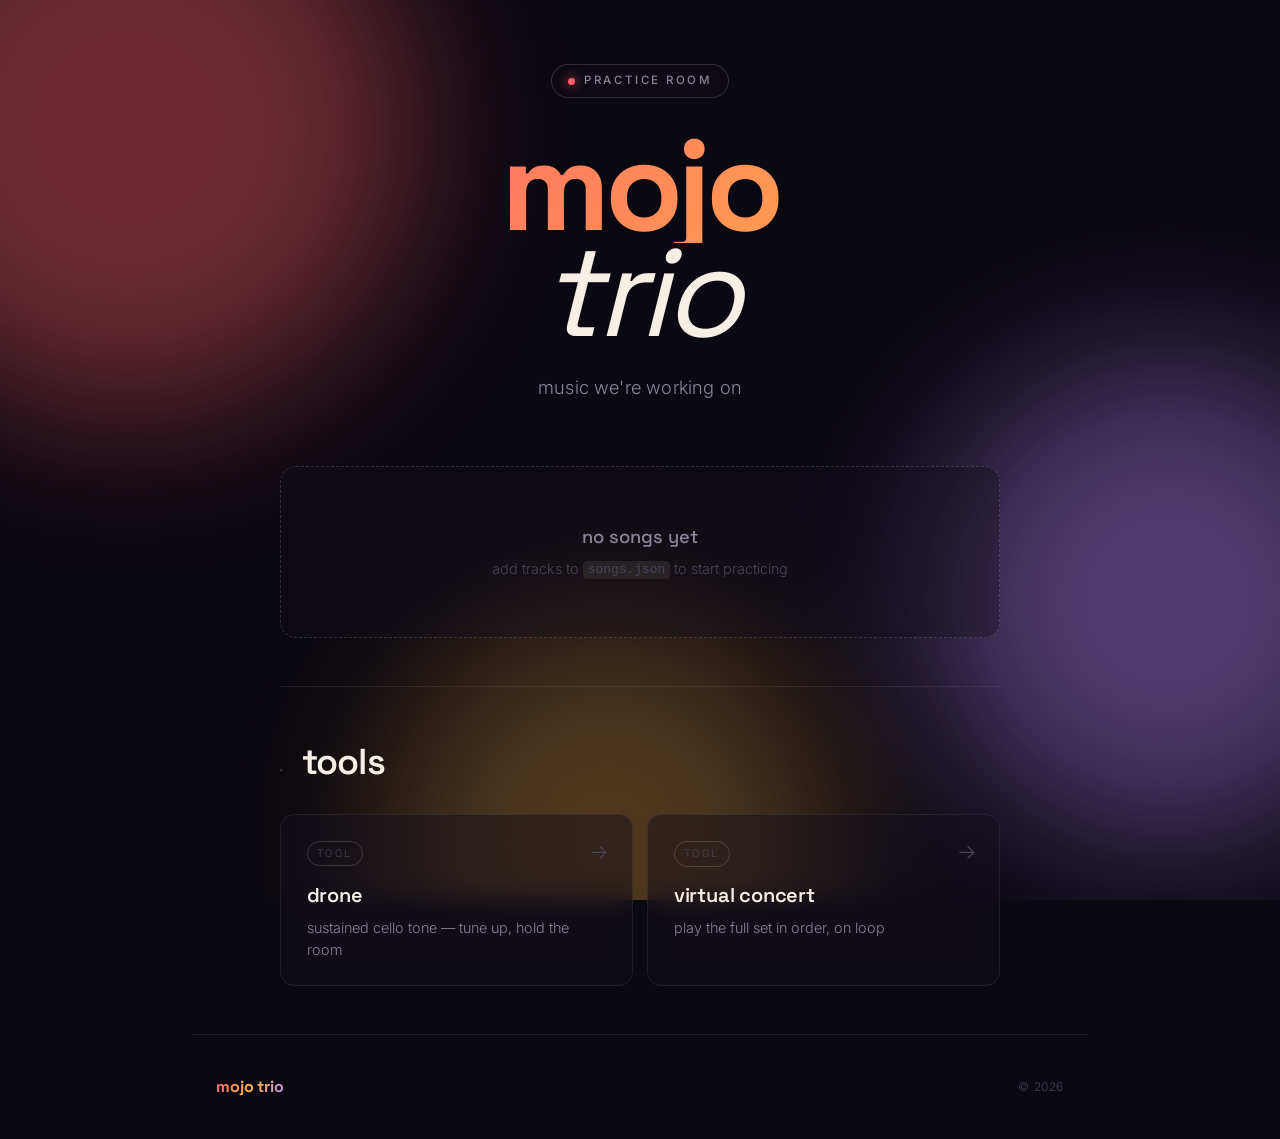
==== index.html @ 17304a1a "Restore practice functionality (song loops + virtual concert) Earlier commit stripped the practice f" ====
<!DOCTYPE html>
<html lang="en">
<head>
  <meta charset="UTF-8">
  <meta name="viewport" content="width=device-width, initial-scale=1.0">
  <title>mojo trio · practice</title>
  <link rel="preconnect" href="https://fonts.googleapis.com">
  <link rel="preconnect" href="https://fonts.gstatic.com" crossorigin>
  <link href="https://fonts.googleapis.com/css2?family=Space+Grotesk:wght@400;500;600;700&family=Inter:wght@300;400;500&display=swap" rel="stylesheet">
  <link rel="stylesheet" href="index.css">
</head>
<body>
  <div class="bg-orbs">
    <div class="orb orb-1"></div>
    <div class="orb orb-2"></div>
    <div class="orb orb-3"></div>
  </div>

  <header class="hero hero-compact">
    <div class="eyebrow">
      <span class="dot"></span>
      <span>practice room</span>
    </div>
    <h1 class="wordmark">
      <span class="word word-1">mojo</span>
      <span class="word word-2">trio</span>
    </h1>
    <p class="tagline">music we're working on</p>
  </header>

  <main class="practice">
    <section class="section section-flush">
      <div id="concerts"></div>
    </section>

    <section class="section">
      <div class="section-head">
        <span class="section-num">·</span>
        <h2 class="section-title">tools</h2>
      </div>
      <div class="card-grid card-grid-tools">
        <a href="drone.html" class="card card-tool">
          <span class="card-tag">tool</span>
          <h3 class="card-title">drone</h3>
          <p class="card-meta">sustained cello tone — tune up, hold the room</p>
          <span class="card-arrow" aria-hidden="true">→</span>
        </a>
        <a href="concert.html" class="card card-tool">
          <span class="card-tag">tool</span>
          <h3 class="card-title">virtual concert</h3>
          <p class="card-meta">play the full set in order, on loop</p>
          <span class="card-arrow" aria-hidden="true">→</span>
        </a>
      </div>
    </section>
  </main>

  <footer>
    <div class="footer-mark">mojo trio</div>
    <div class="footer-meta">© <span id="year"></span></div>
  </footer>

  <script>
    document.getElementById('year').textContent = new Date().getFullYear();
  </script>

  <script>
    fetch('songs.json')
      .then(r => {
        if (!r.ok) throw new Error(r.status);
        return r.json();
      })
      .then(data => {
        const container = document.getElementById('concerts');
        const concertMeta = data.concerts || {};
        const entries = Object.entries(data.songs || {});

        if (entries.length === 0) {
          const empty = document.createElement('div');
          empty.className = 'empty-state';
          empty.innerHTML = '<p class="empty-title">no songs yet</p>'
            + '<p class="empty-sub">add tracks to <code>songs.json</code> to start practicing</p>';
          container.appendChild(empty);
          return;
        }

        // Group by concert
        const concerts = {};
        entries.forEach(([slug, song]) => {
          const concert = song.concert || 'uncategorized';
          if (!concerts[concert]) concerts[concert] = [];
          concerts[concert].push([slug, song]);
        });

        let delay = 0.1;
        for (const [concert, songs] of Object.entries(concerts)) {
          const section = document.createElement('div');
          section.className = 'concert';
          section.style.animationDelay = delay + 's';
          delay += 0.1;

          const header = document.createElement('div');
          header.className = 'concert-header';

          const meta = concertMeta[concert];
          const h2 = document.createElement('h2');
          h2.className = 'concert-name';
          h2.textContent = meta ? meta.name : concert;
          header.appendChild(h2);

          if (meta && meta.date) {
            const dateSpan = document.createElement('span');
            dateSpan.className = 'concert-date';
            dateSpan.textContent = meta.date;
            header.appendChild(dateSpan);
          }

          section.appendChild(header);

          const ul = document.createElement('ul');
          ul.className = 'song-list';
          songs.sort((a, b) => (a[1].order || 99) - (b[1].order || 99));
          songs.forEach(([slug, song]) => {
            const li = document.createElement('li');
            const a = document.createElement('a');
            a.href = 'song.html?s=' + encodeURIComponent(slug);
            a.className = 'song-link';

            // Split artist and title on em dash if present
            const parts = song.title.split(' — ');
            if (parts.length === 2) {
              const artistSpan = document.createElement('span');
              artistSpan.className = 'song-artist';
              artistSpan.textContent = parts[0];
              const titleSpan = document.createElement('span');
              titleSpan.className = 'song-title';
              titleSpan.textContent = parts[1];
              a.appendChild(artistSpan);
              a.appendChild(titleSpan);
            } else {
              const titleSpan = document.createElement('span');
              titleSpan.className = 'song-title';
              titleSpan.textContent = song.title;
              a.appendChild(titleSpan);
            }

            const arrow = document.createElement('span');
            arrow.className = 'song-arrow';
            arrow.setAttribute('aria-hidden', 'true');
            arrow.textContent = '→';
            a.appendChild(arrow);

            li.appendChild(a);
            ul.appendChild(li);
          });

          section.appendChild(ul);
          container.appendChild(section);
        }
      })
      .catch(() => {
        const container = document.getElementById('concerts');
        const empty = document.createElement('div');
        empty.className = 'empty-state';
        empty.innerHTML = '<p class="empty-title">failed to load songs</p>';
        container.appendChild(empty);
      });
  </script>
</body>
</html>
---- index.css ----
/* ─────────────────────────────────────────────
   mojo trio — practice site
   ───────────────────────────────────────────── */

:root {
  --bg: #0a0810;
  --bg-soft: #14101c;
  --ink: #f5efe6;
  --ink-mute: #8b8597;
  --ink-faint: #4a4458;
  --line: rgba(245, 239, 230, 0.08);
  --line-strong: rgba(245, 239, 230, 0.16);

  --coral: #ff5e6a;
  --mango: #ffb547;
  --lavender: #b88bff;
  --cyan: #5ee9d3;

  --grad-warm: linear-gradient(120deg, var(--coral) 0%, var(--mango) 50%, var(--lavender) 100%);
  --grad-cool: linear-gradient(135deg, var(--lavender), var(--cyan));

  --font-display: "Space Grotesk", "Inter", system-ui, sans-serif;
  --font-body: "Inter", system-ui, -apple-system, sans-serif;
}

*, *::before, *::after { box-sizing: border-box; }

html { scroll-behavior: smooth; }

body {
  margin: 0;
  background: var(--bg);
  color: var(--ink);
  font-family: var(--font-body);
  font-weight: 300;
  line-height: 1.55;
  -webkit-font-smoothing: antialiased;
  -moz-osx-font-smoothing: grayscale;
  overflow-x: hidden;
  position: relative;
  min-height: 100vh;
}

code {
  font-family: "SF Mono", Menlo, Consolas, monospace;
  font-size: 0.9em;
  background: rgba(245, 239, 230, 0.08);
  padding: 0.1em 0.35em;
  border-radius: 0.3em;
}

/* ── background orbs ── */
.bg-orbs {
  position: fixed;
  inset: 0;
  z-index: -1;
  overflow: hidden;
  pointer-events: none;
}

.orb {
  position: absolute;
  border-radius: 50%;
  filter: blur(80px);
  opacity: 0.4;
  animation: drift 22s ease-in-out infinite;
}

.orb-1 {
  width: 36rem; height: 36rem;
  background: var(--coral);
  top: -10rem; left: -10rem;
}

.orb-2 {
  width: 30rem; height: 30rem;
  background: var(--lavender);
  top: 40%; right: -8rem;
  animation-delay: -7s;
}

.orb-3 {
  width: 28rem; height: 28rem;
  background: var(--mango);
  bottom: -10rem; left: 30%;
  animation-delay: -14s;
  opacity: 0.28;
}

@keyframes drift {
  0%, 100% { transform: translate(0, 0) scale(1); }
  33%      { transform: translate(4rem, -3rem) scale(1.08); }
  66%      { transform: translate(-3rem, 4rem) scale(0.95); }
}

/* ── hero ── */
.hero {
  padding: 5rem 1.5rem 4rem;
  max-width: 56rem;
  margin: 0 auto;
  text-align: center;
}

.hero-compact { padding: 4rem 1.5rem 2.5rem; }

.eyebrow {
  display: inline-flex;
  align-items: center;
  gap: 0.6rem;
  font-family: var(--font-body);
  font-size: 0.72rem;
  font-weight: 500;
  text-transform: uppercase;
  letter-spacing: 0.22em;
  color: var(--ink-mute);
  padding: 0.45rem 0.95rem;
  border: 1px solid var(--line-strong);
  border-radius: 999px;
  margin-bottom: 2rem;
  backdrop-filter: blur(8px);
  background: rgba(20, 16, 28, 0.4);
}

.dot {
  width: 0.45rem; height: 0.45rem;
  border-radius: 50%;
  background: var(--coral);
  box-shadow: 0 0 12px var(--coral);
  animation: pulseDot 2s ease-in-out infinite;
}

@keyframes pulseDot {
  0%, 100% { opacity: 1; transform: scale(1); }
  50%      { opacity: 0.5; transform: scale(0.85); }
}

.wordmark {
  font-family: var(--font-display);
  font-weight: 700;
  font-size: clamp(3.5rem, 12vw, 8rem);
  line-height: 0.88;
  letter-spacing: -0.04em;
  margin: 0;
  text-transform: lowercase;
}

.word { display: block; }

.word-1 {
  background: var(--grad-warm);
  -webkit-background-clip: text;
  background-clip: text;
  color: transparent;
  animation: gradientShift 8s ease-in-out infinite;
  background-size: 200% 200%;
}

.word-2 {
  color: var(--ink);
  font-style: italic;
  font-weight: 400;
  margin-top: -0.05em;
}

@keyframes gradientShift {
  0%, 100% { background-position: 0% 50%; }
  50%      { background-position: 100% 50%; }
}

.tagline {
  font-size: clamp(0.95rem, 2vw, 1.15rem);
  color: var(--ink-mute);
  margin: 1.5rem auto 0;
  max-width: 32rem;
  letter-spacing: 0.01em;
}

/* ── main / sections ── */
main {
  max-width: 56rem;
  margin: 0 auto;
  padding: 0 1.5rem;
}

.practice { max-width: 48rem; }

.section {
  padding: 3rem 0;
  border-top: 1px solid var(--line);
}

.section-flush { border-top: none; padding-top: 1.5rem; }

.section-head {
  display: flex;
  align-items: baseline;
  gap: 1rem;
  margin-bottom: 1.5rem;
}

.section-num {
  font-family: var(--font-display);
  font-size: 0.8rem;
  font-weight: 500;
  letter-spacing: 0.2em;
  color: var(--ink-faint);
}

.section-title {
  font-family: var(--font-display);
  font-weight: 600;
  font-size: clamp(1.5rem, 3.5vw, 2.25rem);
  margin: 0;
  letter-spacing: -0.02em;
  text-transform: lowercase;
}

/* ── concert / song listing ── */
.concert {
  margin-bottom: 2.5rem;
  opacity: 0;
  animation: fadeUp 0.7s ease forwards;
}

@keyframes fadeUp {
  from { opacity: 0; transform: translateY(0.5rem); }
  to   { opacity: 1; transform: translateY(0); }
}

.concert-header {
  display: flex;
  align-items: baseline;
  justify-content: space-between;
  gap: 1rem;
  margin-bottom: 1rem;
  padding-bottom: 0.85rem;
  border-bottom: 1px solid var(--line);
}

.concert-name {
  font-family: var(--font-display);
  font-weight: 600;
  font-size: 1.3rem;
  letter-spacing: -0.01em;
  text-transform: lowercase;
  margin: 0;
  background: var(--grad-warm);
  -webkit-background-clip: text;
  background-clip: text;
  color: transparent;
}

.concert-date {
  font-family: var(--font-display);
  font-size: 0.75rem;
  text-transform: uppercase;
  letter-spacing: 0.2em;
  color: var(--ink-faint);
  white-space: nowrap;
}

.song-list {
  list-style: none;
  padding: 0;
  margin: 0;
  display: flex;
  flex-direction: column;
  gap: 0.4rem;
}

.song-link {
  display: flex;
  align-items: center;
  gap: 0.85rem;
  padding: 0.95rem 1.1rem;
  background: rgba(20, 16, 28, 0.45);
  border: 1px solid var(--line);
  border-radius: 0.7rem;
  color: var(--ink);
  text-decoration: none;
  font-family: var(--font-body);
  transition: border-color 0.25s ease, background 0.25s ease, transform 0.25s ease;
  backdrop-filter: blur(8px);
}

.song-link:hover {
  border-color: var(--coral);
  background: rgba(255, 94, 106, 0.06);
  transform: translateX(2px);
}

.song-artist {
  font-family: var(--font-display);
  font-size: 0.72rem;
  font-weight: 500;
  text-transform: uppercase;
  letter-spacing: 0.18em;
  color: var(--mango);
  padding-right: 0.85rem;
  border-right: 1px solid var(--line-strong);
  flex-shrink: 0;
}

.song-title {
  flex: 1;
  font-size: 1.05rem;
  color: var(--ink);
}

.song-arrow {
  color: var(--ink-faint);
  font-size: 1.1rem;
  transition: color 0.25s ease, transform 0.25s ease;
}

.song-link:hover .song-arrow {
  color: var(--coral);
  transform: translateX(3px);
}

.empty-state {
  padding: 3.5rem 2rem;
  text-align: center;
  background: rgba(20, 16, 28, 0.4);
  border: 1px dashed var(--line-strong);
  border-radius: 1rem;
}

.empty-title {
  font-family: var(--font-display);
  font-size: 1.15rem;
  font-weight: 500;
  color: var(--ink-mute);
  margin: 0 0 0.4rem;
  text-transform: lowercase;
}

.empty-sub {
  margin: 0;
  font-size: 0.9rem;
  color: var(--ink-faint);
}

/* ── tool cards ── */
.card-grid {
  display: grid;
  grid-template-columns: repeat(auto-fit, minmax(15rem, 1fr));
  gap: 0.9rem;
}

.card-grid-tools {
  grid-template-columns: repeat(auto-fit, minmax(16rem, 1fr));
}

.card {
  padding: 1.5rem 1.6rem;
  background: rgba(20, 16, 28, 0.5);
  border: 1px solid var(--line);
  border-radius: 0.9rem;
  backdrop-filter: blur(12px);
  position: relative;
  transition: transform 0.3s ease, border-color 0.3s ease;
}

.card-tag {
  display: inline-block;
  font-family: var(--font-display);
  font-size: 0.68rem;
  text-transform: uppercase;
  letter-spacing: 0.2em;
  color: var(--ink-faint);
  padding: 0.2rem 0.6rem;
  border: 1px solid var(--line-strong);
  border-radius: 999px;
  margin-bottom: 0.85rem;
}

.card-title {
  font-family: var(--font-display);
  font-weight: 600;
  font-size: 1.25rem;
  margin: 0 0 0.35rem;
  letter-spacing: -0.01em;
  text-transform: lowercase;
}

.card-meta {
  color: var(--ink-mute);
  font-size: 0.9rem;
  margin: 0;
}

.card-tool {
  display: block;
  text-decoration: none;
  color: var(--ink);
}

.card-tool .card-arrow {
  position: absolute;
  top: 1.3rem;
  right: 1.4rem;
  font-size: 1.3rem;
  color: var(--ink-faint);
  transition: transform 0.3s ease, color 0.3s ease;
}

.card-tool:hover {
  transform: translateY(-3px);
  border-color: var(--coral);
}

.card-tool:hover .card-arrow {
  color: var(--coral);
  transform: translate(0.2rem, -0.2rem);
}

/* ── shared back link / buttons ── */
.back {
  display: inline-flex;
  align-items: center;
  gap: 0.4rem;
  font-family: var(--font-display);
  font-size: 0.8rem;
  letter-spacing: 0.12em;
  text-transform: uppercase;
  color: var(--ink-mute);
  text-decoration: none;
  padding: 0.5rem 0.9rem;
  border: 1px solid var(--line);
  border-radius: 999px;
  transition: color 0.2s ease, border-color 0.2s ease;
  background: rgba(20, 16, 28, 0.5);
  backdrop-filter: blur(8px);
}
.back:hover { color: var(--ink); border-color: var(--line-strong); }

.btn {
  display: inline-flex;
  align-items: center;
  font-family: var(--font-display);
  font-size: 0.95rem;
  font-weight: 500;
  letter-spacing: 0.04em;
  text-decoration: none;
  padding: 0.85rem 1.6rem;
  border-radius: 999px;
  transition: transform 0.25s ease, box-shadow 0.25s ease, background 0.25s ease;
  cursor: pointer;
  border: 1px solid var(--ink);
  background: var(--ink);
  color: var(--bg);
  font-family: var(--font-display);
}

.btn:hover {
  transform: translateY(-2px);
  background: var(--mango);
  border-color: var(--mango);
  box-shadow: 0 12px 30px -10px rgba(255, 181, 71, 0.55);
}

.btn-ghost {
  background: rgba(20, 16, 28, 0.5);
  color: var(--ink);
  border: 1px solid var(--line-strong);
}

.btn-ghost:hover {
  background: rgba(20, 16, 28, 0.7);
  border-color: var(--ink);
  box-shadow: none;
}

/* ── footer ── */
footer {
  max-width: 56rem;
  margin: 0 auto;
  padding: 2.5rem 1.5rem 2.5rem;
  border-top: 1px solid var(--line);
  display: flex;
  justify-content: space-between;
  align-items: center;
  flex-wrap: wrap;
  gap: 1rem;
}

.footer-mark {
  font-family: var(--font-display);
  font-weight: 700;
  font-size: 1rem;
  letter-spacing: -0.01em;
  background: var(--grad-warm);
  -webkit-background-clip: text;
  background-clip: text;
  color: transparent;
  text-transform: lowercase;
}

.footer-meta {
  font-size: 0.75rem;
  color: var(--ink-faint);
  letter-spacing: 0.05em;
}

/* ── small screens ── */
@media (max-width: 640px) {
  .hero { padding: 3.5rem 1.25rem 2.5rem; }
  .section { padding: 2.5rem 0; }
  .song-link {
    flex-wrap: wrap;
    gap: 0.5rem;
  }
  .song-artist {
    padding-right: 0;
    border-right: none;
    width: 100%;
  }
  .concert-header {
    flex-direction: column;
    align-items: flex-start;
    gap: 0.3rem;
  }
}

@media (prefers-reduced-motion: reduce) {
  .orb, .word-1, .dot { animation: none; }
}
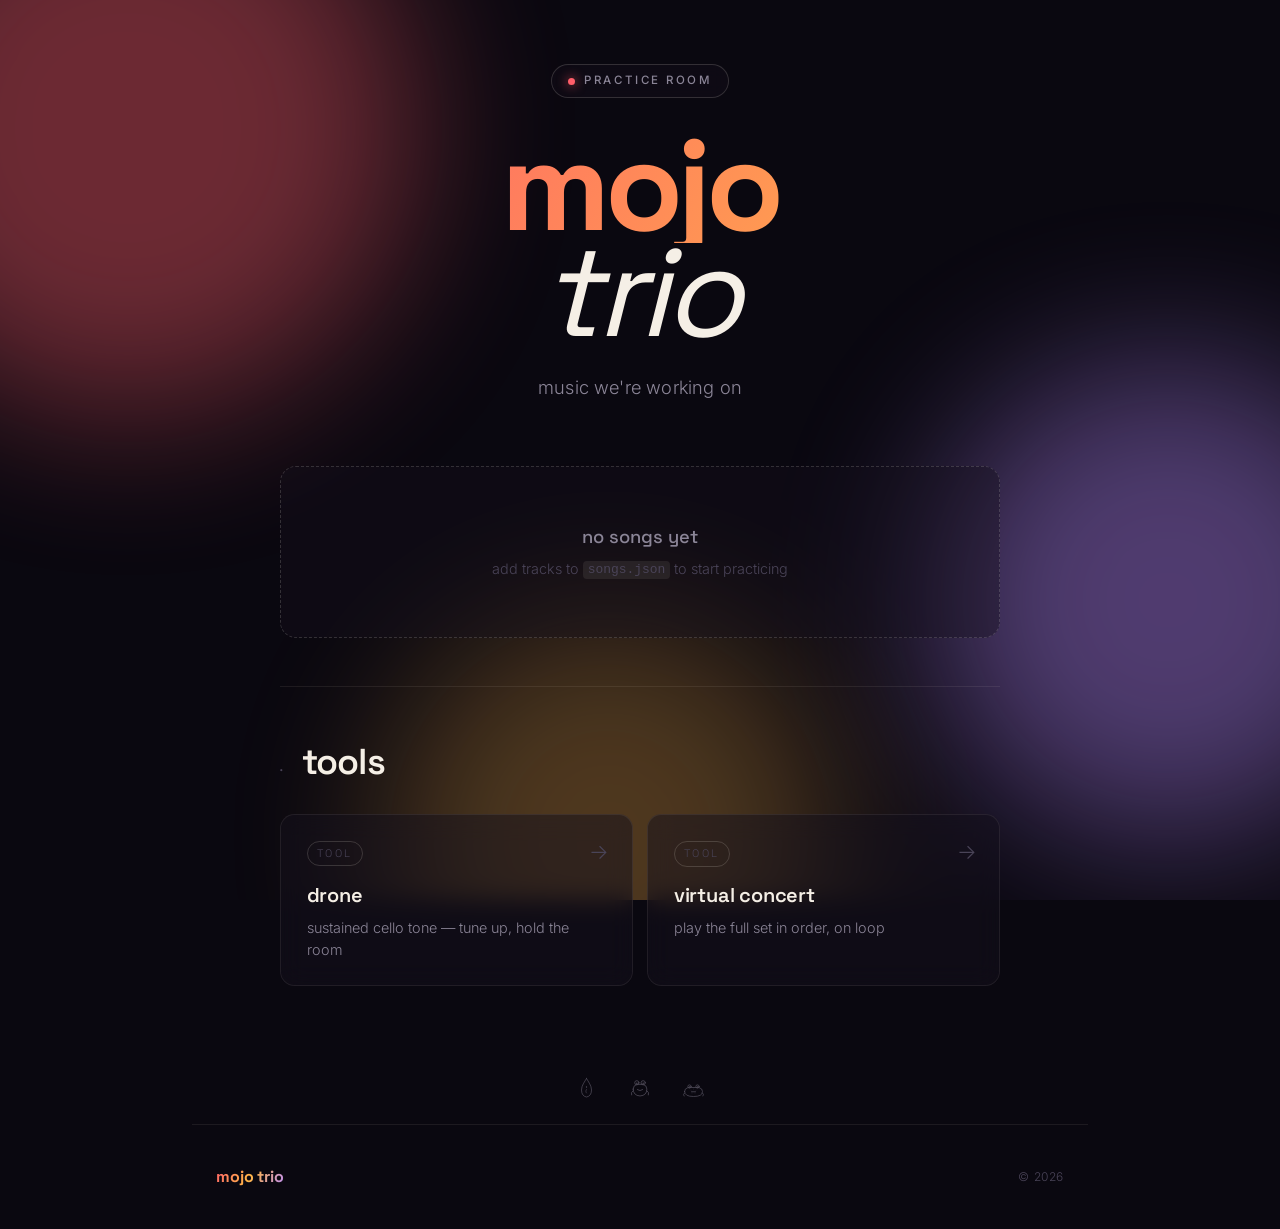
==== commit 4c355df5: "Add spirit / frog / toad line-art marks to every page Three SVG icons drawn as elegant line art, sca" ====
--- a/index.html
+++ b/index.html
@@ -54,6 +54,12 @@
       </div>
     </section>
   </main>
+
+  <div class="page-mark" aria-hidden="true">
+    <span class="mark-icon mark-spirit"></span>
+    <span class="mark-icon mark-frog"></span>
+    <span class="mark-icon mark-toad"></span>
+  </div>
 
   <footer>
     <div class="footer-mark">mojo trio</div>
--- a/index.css
+++ b/index.css
@@ -471,6 +471,46 @@
   border-color: var(--ink);
   box-shadow: none;
 }
+
+/* ── trio marks (spirit · frog · toad) ── */
+.page-mark {
+  display: flex;
+  align-items: center;
+  justify-content: center;
+  gap: 1.75rem;
+  padding: 2.5rem 1rem 1.5rem;
+  margin: 0 auto;
+  max-width: 56rem;
+}
+
+.mark-icon {
+  display: inline-block;
+  width: 1.6rem;
+  height: 1.6rem;
+  background-color: var(--ink-mute);
+  opacity: 0.55;
+  -webkit-mask-repeat: no-repeat;
+  mask-repeat: no-repeat;
+  -webkit-mask-position: center;
+  mask-position: center;
+  -webkit-mask-size: contain;
+  mask-size: contain;
+  transition: background-color 0.4s ease, opacity 0.4s ease, transform 0.4s ease;
+  cursor: default;
+}
+
+.mark-icon:hover {
+  opacity: 1;
+  transform: translateY(-3px);
+}
+
+.mark-spirit { -webkit-mask-image: url(spirit.svg); mask-image: url(spirit.svg); }
+.mark-frog   { -webkit-mask-image: url(frog.svg);   mask-image: url(frog.svg);   }
+.mark-toad   { -webkit-mask-image: url(toad.svg);   mask-image: url(toad.svg);   }
+
+.mark-spirit:hover { background-color: var(--coral); }
+.mark-frog:hover   { background-color: var(--mango); }
+.mark-toad:hover   { background-color: var(--lavender); }
 
 /* ── footer ── */
 footer {
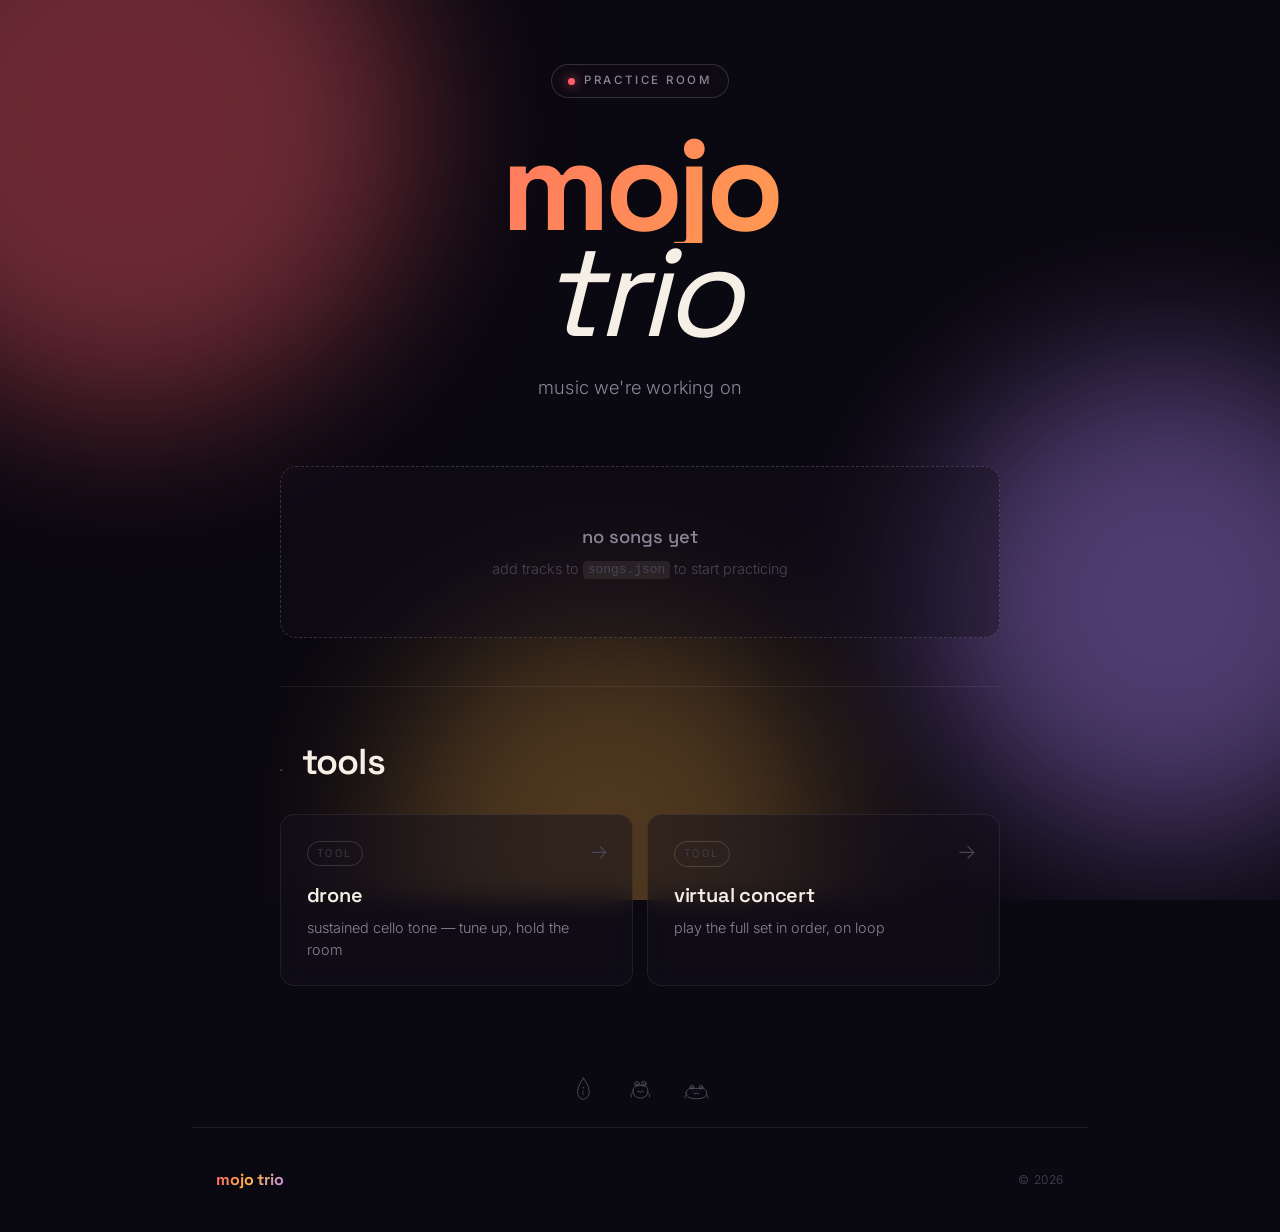
==== commit 2dbe3aab: "Inline the trio mark SVGs instead of using mask-image The CSS mask-image approach worked in Chromium" ====
--- a/index.html
+++ b/index.html
@@ -56,9 +56,40 @@
   </main>
 
   <div class="page-mark" aria-hidden="true">
-    <span class="mark-icon mark-spirit"></span>
-    <span class="mark-icon mark-frog"></span>
-    <span class="mark-icon mark-toad"></span>
+    <svg class="mark-icon mark-spirit" viewBox="0 0 100 100" xmlns="http://www.w3.org/2000/svg">
+      <path d="M50,14 C58,28 70,42 70,60 C70,77 62,86 50,88 C38,86 30,77 30,60 C30,42 42,28 50,14 Z" fill="none" stroke="currentColor" stroke-width="3" stroke-linecap="round" stroke-linejoin="round"/>
+      <path d="M50,72 C46,68 47,62 50,58" fill="none" stroke="currentColor" stroke-width="2.5" stroke-linecap="round"/>
+      <circle cx="50" cy="48" r="2.6" fill="currentColor"/>
+    </svg>
+    <svg class="mark-icon mark-frog" viewBox="0 0 100 100" xmlns="http://www.w3.org/2000/svg">
+      <g fill="none" stroke="currentColor" stroke-width="3" stroke-linecap="round" stroke-linejoin="round">
+        <path d="M24,58 Q24,82 50,84 Q76,82 76,58 Q76,44 62,40 L38,40 Q24,44 24,58 Z"/>
+        <circle cx="38" cy="34" r="8"/>
+        <circle cx="62" cy="34" r="8"/>
+        <path d="M40,60 Q50,68 60,60"/>
+        <path d="M24,64 Q14,70 18,80"/>
+        <path d="M76,64 Q86,70 82,80"/>
+      </g>
+      <circle cx="38" cy="36" r="2.8" fill="currentColor"/>
+      <circle cx="62" cy="36" r="2.8" fill="currentColor"/>
+    </svg>
+    <svg class="mark-icon mark-toad" viewBox="0 0 100 100" xmlns="http://www.w3.org/2000/svg">
+      <g fill="none" stroke="currentColor" stroke-width="3" stroke-linecap="round" stroke-linejoin="round">
+        <path d="M14,66 Q14,86 50,86 Q86,86 86,66 Q86,54 72,50 L28,50 Q14,54 14,66 Z"/>
+        <circle cx="34" cy="46" r="6.5"/>
+        <circle cx="66" cy="46" r="6.5"/>
+        <path d="M42,67 L58,67"/>
+        <path d="M14,72 Q6,76 12,84"/>
+        <path d="M86,72 Q94,76 88,84"/>
+      </g>
+      <circle cx="34" cy="47" r="2.3" fill="currentColor"/>
+      <circle cx="66" cy="47" r="2.3" fill="currentColor"/>
+      <circle cx="40" cy="60" r="1.4" fill="currentColor"/>
+      <circle cx="50" cy="56" r="1.4" fill="currentColor"/>
+      <circle cx="60" cy="60" r="1.4" fill="currentColor"/>
+      <circle cx="44" cy="72" r="1.4" fill="currentColor"/>
+      <circle cx="56" cy="72" r="1.4" fill="currentColor"/>
+    </svg>
   </div>
 
   <footer>
--- a/index.css
+++ b/index.css
@@ -481,22 +481,17 @@
   padding: 2.5rem 1rem 1.5rem;
   margin: 0 auto;
   max-width: 56rem;
+  color: var(--ink-mute);
 }
 
 .mark-icon {
+  width: 1.8rem;
+  height: 1.8rem;
+  opacity: 0.6;
+  transition: color 0.4s ease, opacity 0.4s ease, transform 0.4s ease;
+  cursor: default;
   display: inline-block;
-  width: 1.6rem;
-  height: 1.6rem;
-  background-color: var(--ink-mute);
-  opacity: 0.55;
-  -webkit-mask-repeat: no-repeat;
-  mask-repeat: no-repeat;
-  -webkit-mask-position: center;
-  mask-position: center;
-  -webkit-mask-size: contain;
-  mask-size: contain;
-  transition: background-color 0.4s ease, opacity 0.4s ease, transform 0.4s ease;
-  cursor: default;
+  color: inherit;
 }
 
 .mark-icon:hover {
@@ -504,13 +499,9 @@
   transform: translateY(-3px);
 }
 
-.mark-spirit { -webkit-mask-image: url(spirit.svg); mask-image: url(spirit.svg); }
-.mark-frog   { -webkit-mask-image: url(frog.svg);   mask-image: url(frog.svg);   }
-.mark-toad   { -webkit-mask-image: url(toad.svg);   mask-image: url(toad.svg);   }
-
-.mark-spirit:hover { background-color: var(--coral); }
-.mark-frog:hover   { background-color: var(--mango); }
-.mark-toad:hover   { background-color: var(--lavender); }
+.mark-spirit:hover { color: var(--coral); }
+.mark-frog:hover   { color: var(--mango); }
+.mark-toad:hover   { color: var(--lavender); }
 
 /* ── footer ── */
 footer {
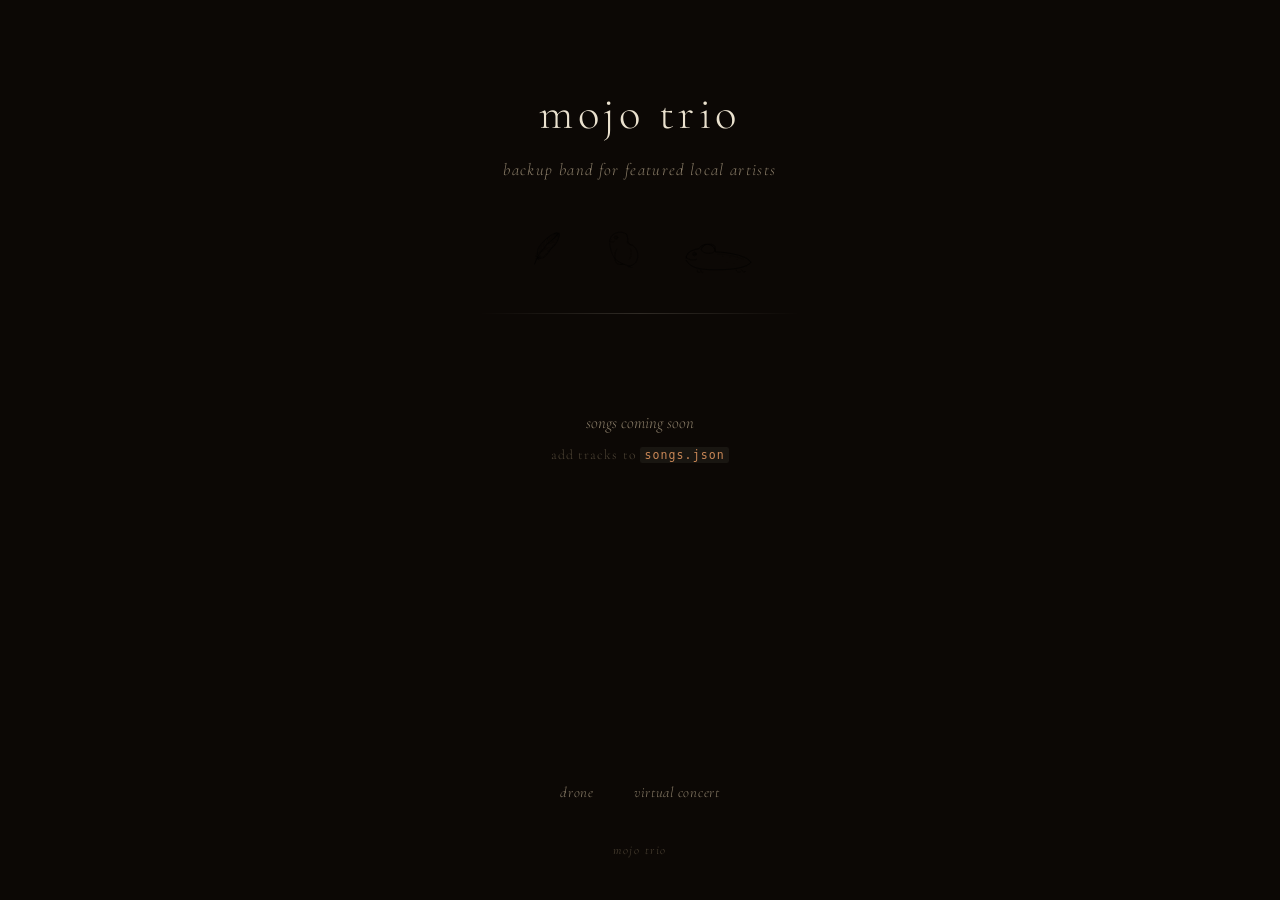
==== commit a06aa6cb: "Redesign: earth palette, Cormorant Garamond, WSO-lineage restraint The previous design (gradient orb" ====
--- a/index.html
+++ b/index.html
@@ -3,125 +3,49 @@
 <head>
   <meta charset="UTF-8">
   <meta name="viewport" content="width=device-width, initial-scale=1.0">
-  <title>mojo trio · practice</title>
+  <title>mojo trio</title>
+  <meta name="description" content="mojo trio practice site">
   <link rel="preconnect" href="https://fonts.googleapis.com">
   <link rel="preconnect" href="https://fonts.gstatic.com" crossorigin>
-  <link href="https://fonts.googleapis.com/css2?family=Space+Grotesk:wght@400;500;600;700&family=Inter:wght@300;400;500&display=swap" rel="stylesheet">
+  <link href="https://fonts.googleapis.com/css2?family=Cormorant+Garamond:ital,wght@0,300;0,400;0,500;1,300;1,400&display=swap" rel="stylesheet">
   <link rel="stylesheet" href="index.css">
 </head>
 <body>
-  <div class="bg-orbs">
-    <div class="orb orb-1"></div>
-    <div class="orb orb-2"></div>
-    <div class="orb orb-3"></div>
-  </div>
-
-  <header class="hero hero-compact">
-    <div class="eyebrow">
-      <span class="dot"></span>
-      <span>practice room</span>
+  <header>
+    <h1>mojo trio</h1>
+    <p class="subtitle">backup band for featured local artists</p>
+    <div class="marks" aria-hidden="true">
+      <img class="mark-spirit" src="feather.svg" alt="">
+      <img class="mark-frog"   src="frog.svg"    alt="">
+      <img class="mark-toad"   src="toad.svg"    alt="">
     </div>
-    <h1 class="wordmark">
-      <span class="word word-1">mojo</span>
-      <span class="word word-2">trio</span>
-    </h1>
-    <p class="tagline">music we're working on</p>
   </header>
 
-  <main class="practice">
-    <section class="section section-flush">
-      <div id="concerts"></div>
-    </section>
+  <main id="concerts"></main>
 
-    <section class="section">
-      <div class="section-head">
-        <span class="section-num">·</span>
-        <h2 class="section-title">tools</h2>
-      </div>
-      <div class="card-grid card-grid-tools">
-        <a href="drone.html" class="card card-tool">
-          <span class="card-tag">tool</span>
-          <h3 class="card-title">drone</h3>
-          <p class="card-meta">sustained cello tone — tune up, hold the room</p>
-          <span class="card-arrow" aria-hidden="true">→</span>
-        </a>
-        <a href="concert.html" class="card card-tool">
-          <span class="card-tag">tool</span>
-          <h3 class="card-title">virtual concert</h3>
-          <p class="card-meta">play the full set in order, on loop</p>
-          <span class="card-arrow" aria-hidden="true">→</span>
-        </a>
-      </div>
-    </section>
-  </main>
+  <nav class="tools">
+    <a href="drone.html">drone</a>
+    <a href="concert.html">virtual concert</a>
+  </nav>
 
-  <div class="page-mark" aria-hidden="true">
-    <svg class="mark-icon mark-spirit" viewBox="0 0 100 100" xmlns="http://www.w3.org/2000/svg">
-      <path d="M50,14 C58,28 70,42 70,60 C70,77 62,86 50,88 C38,86 30,77 30,60 C30,42 42,28 50,14 Z" fill="none" stroke="currentColor" stroke-width="3" stroke-linecap="round" stroke-linejoin="round"/>
-      <path d="M50,72 C46,68 47,62 50,58" fill="none" stroke="currentColor" stroke-width="2.5" stroke-linecap="round"/>
-      <circle cx="50" cy="48" r="2.6" fill="currentColor"/>
-    </svg>
-    <svg class="mark-icon mark-frog" viewBox="0 0 100 100" xmlns="http://www.w3.org/2000/svg">
-      <g fill="none" stroke="currentColor" stroke-width="3" stroke-linecap="round" stroke-linejoin="round">
-        <path d="M24,58 Q24,82 50,84 Q76,82 76,58 Q76,44 62,40 L38,40 Q24,44 24,58 Z"/>
-        <circle cx="38" cy="34" r="8"/>
-        <circle cx="62" cy="34" r="8"/>
-        <path d="M40,60 Q50,68 60,60"/>
-        <path d="M24,64 Q14,70 18,80"/>
-        <path d="M76,64 Q86,70 82,80"/>
-      </g>
-      <circle cx="38" cy="36" r="2.8" fill="currentColor"/>
-      <circle cx="62" cy="36" r="2.8" fill="currentColor"/>
-    </svg>
-    <svg class="mark-icon mark-toad" viewBox="0 0 100 100" xmlns="http://www.w3.org/2000/svg">
-      <g fill="none" stroke="currentColor" stroke-width="3" stroke-linecap="round" stroke-linejoin="round">
-        <path d="M14,66 Q14,86 50,86 Q86,86 86,66 Q86,54 72,50 L28,50 Q14,54 14,66 Z"/>
-        <circle cx="34" cy="46" r="6.5"/>
-        <circle cx="66" cy="46" r="6.5"/>
-        <path d="M42,67 L58,67"/>
-        <path d="M14,72 Q6,76 12,84"/>
-        <path d="M86,72 Q94,76 88,84"/>
-      </g>
-      <circle cx="34" cy="47" r="2.3" fill="currentColor"/>
-      <circle cx="66" cy="47" r="2.3" fill="currentColor"/>
-      <circle cx="40" cy="60" r="1.4" fill="currentColor"/>
-      <circle cx="50" cy="56" r="1.4" fill="currentColor"/>
-      <circle cx="60" cy="60" r="1.4" fill="currentColor"/>
-      <circle cx="44" cy="72" r="1.4" fill="currentColor"/>
-      <circle cx="56" cy="72" r="1.4" fill="currentColor"/>
-    </svg>
-  </div>
-
-  <footer>
-    <div class="footer-mark">mojo trio</div>
-    <div class="footer-meta">© <span id="year"></span></div>
-  </footer>
-
-  <script>
-    document.getElementById('year').textContent = new Date().getFullYear();
-  </script>
+  <footer>mojo trio</footer>
 
   <script>
     fetch('songs.json')
-      .then(r => {
-        if (!r.ok) throw new Error(r.status);
-        return r.json();
-      })
+      .then(r => { if (!r.ok) throw new Error(r.status); return r.json(); })
       .then(data => {
         const container = document.getElementById('concerts');
         const concertMeta = data.concerts || {};
         const entries = Object.entries(data.songs || {});
 
         if (entries.length === 0) {
-          const empty = document.createElement('div');
-          empty.className = 'empty-state';
-          empty.innerHTML = '<p class="empty-title">no songs yet</p>'
-            + '<p class="empty-sub">add tracks to <code>songs.json</code> to start practicing</p>';
-          container.appendChild(empty);
+          const p = document.createElement('p');
+          p.className = 'empty';
+          p.innerHTML = 'songs coming soon<span class="empty-sub">add tracks to <code>songs.json</code></span>';
+          container.appendChild(p);
           return;
         }
 
-        // Group by concert
         const concerts = {};
         entries.forEach(([slug, song]) => {
           const concert = song.concert || 'uncategorized';
@@ -129,12 +53,12 @@
           concerts[concert].push([slug, song]);
         });
 
-        let delay = 0.1;
+        let delay = 0.4;
         for (const [concert, songs] of Object.entries(concerts)) {
           const section = document.createElement('div');
           section.className = 'concert';
           section.style.animationDelay = delay + 's';
-          delay += 0.1;
+          delay += 0.15;
 
           const header = document.createElement('div');
           header.className = 'concert-header';
@@ -161,31 +85,17 @@
             const li = document.createElement('li');
             const a = document.createElement('a');
             a.href = 'song.html?s=' + encodeURIComponent(slug);
-            a.className = 'song-link';
 
-            // Split artist and title on em dash if present
             const parts = song.title.split(' — ');
             if (parts.length === 2) {
               const artistSpan = document.createElement('span');
               artistSpan.className = 'song-artist';
               artistSpan.textContent = parts[0];
-              const titleSpan = document.createElement('span');
-              titleSpan.className = 'song-title';
-              titleSpan.textContent = parts[1];
               a.appendChild(artistSpan);
-              a.appendChild(titleSpan);
+              a.appendChild(document.createTextNode(parts[1]));
             } else {
-              const titleSpan = document.createElement('span');
-              titleSpan.className = 'song-title';
-              titleSpan.textContent = song.title;
-              a.appendChild(titleSpan);
+              a.textContent = song.title;
             }
-
-            const arrow = document.createElement('span');
-            arrow.className = 'song-arrow';
-            arrow.setAttribute('aria-hidden', 'true');
-            arrow.textContent = '→';
-            a.appendChild(arrow);
 
             li.appendChild(a);
             ul.appendChild(li);
@@ -197,10 +107,10 @@
       })
       .catch(() => {
         const container = document.getElementById('concerts');
-        const empty = document.createElement('div');
-        empty.className = 'empty-state';
-        empty.innerHTML = '<p class="empty-title">failed to load songs</p>';
-        container.appendChild(empty);
+        const p = document.createElement('p');
+        p.className = 'empty';
+        p.textContent = 'failed to load songs';
+        container.appendChild(p);
       });
   </script>
 </body>
--- a/index.css
+++ b/index.css
@@ -1,26 +1,18 @@
 /* ─────────────────────────────────────────────
    mojo trio — practice site
+   earth-toned, restrained, WSO lineage
    ───────────────────────────────────────────── */
 
 :root {
-  --bg: #0a0810;
-  --bg-soft: #14101c;
-  --ink: #f5efe6;
-  --ink-mute: #8b8597;
-  --ink-faint: #4a4458;
-  --line: rgba(245, 239, 230, 0.08);
-  --line-strong: rgba(245, 239, 230, 0.16);
-
-  --coral: #ff5e6a;
-  --mango: #ffb547;
-  --lavender: #b88bff;
-  --cyan: #5ee9d3;
-
-  --grad-warm: linear-gradient(120deg, var(--coral) 0%, var(--mango) 50%, var(--lavender) 100%);
-  --grad-cool: linear-gradient(135deg, var(--lavender), var(--cyan));
-
-  --font-display: "Space Grotesk", "Inter", system-ui, sans-serif;
-  --font-body: "Inter", system-ui, -apple-system, sans-serif;
+  --bg:          #0c0805;
+  --ink:         #ebe2cf;
+  --ink-mute:    #8a7d68;
+  --ink-faint:   #4f4536;
+  --ember:       #c98756;
+  --line:        rgba(235, 226, 207, 0.08);
+  --line-strong: rgba(235, 226, 207, 0.16);
+
+  --font-serif:  "Cormorant Garamond", "EB Garamond", Georgia, serif;
 }
 
 *, *::before, *::after { box-sizing: border-box; }
@@ -31,529 +23,330 @@
   margin: 0;
   background: var(--bg);
   color: var(--ink);
-  font-family: var(--font-body);
+  font-family: var(--font-serif);
   font-weight: 300;
   line-height: 1.55;
   -webkit-font-smoothing: antialiased;
   -moz-osx-font-smoothing: grayscale;
+  min-height: 100vh;
+  display: flex;
+  flex-direction: column;
+  align-items: center;
   overflow-x: hidden;
-  position: relative;
-  min-height: 100vh;
 }
 
 code {
   font-family: "SF Mono", Menlo, Consolas, monospace;
-  font-size: 0.9em;
-  background: rgba(245, 239, 230, 0.08);
-  padding: 0.1em 0.35em;
-  border-radius: 0.3em;
-}
-
-/* ── background orbs ── */
-.bg-orbs {
-  position: fixed;
-  inset: 0;
-  z-index: -1;
-  overflow: hidden;
-  pointer-events: none;
-}
-
-.orb {
+  font-size: 0.85em;
+  background: rgba(235, 226, 207, 0.06);
+  padding: 0.12em 0.4em;
+  border-radius: 0.2em;
+  color: var(--ember);
+}
+
+/* ── header ── */
+header {
+  width: 100%;
+  padding: 5rem 2rem 2.5rem;
+  text-align: center;
+  position: relative;
+}
+
+header::after {
+  content: '';
   position: absolute;
-  border-radius: 50%;
-  filter: blur(80px);
-  opacity: 0.4;
-  animation: drift 22s ease-in-out infinite;
-}
-
-.orb-1 {
-  width: 36rem; height: 36rem;
-  background: var(--coral);
-  top: -10rem; left: -10rem;
-}
-
-.orb-2 {
-  width: 30rem; height: 30rem;
-  background: var(--lavender);
-  top: 40%; right: -8rem;
-  animation-delay: -7s;
-}
-
-.orb-3 {
-  width: 28rem; height: 28rem;
-  background: var(--mango);
-  bottom: -10rem; left: 30%;
-  animation-delay: -14s;
-  opacity: 0.28;
-}
-
-@keyframes drift {
-  0%, 100% { transform: translate(0, 0) scale(1); }
-  33%      { transform: translate(4rem, -3rem) scale(1.08); }
-  66%      { transform: translate(-3rem, 4rem) scale(0.95); }
-}
-
-/* ── hero ── */
-.hero {
-  padding: 5rem 1.5rem 4rem;
-  max-width: 56rem;
-  margin: 0 auto;
-  text-align: center;
-}
-
-.hero-compact { padding: 4rem 1.5rem 2.5rem; }
-
-.eyebrow {
-  display: inline-flex;
-  align-items: center;
-  gap: 0.6rem;
-  font-family: var(--font-body);
-  font-size: 0.72rem;
-  font-weight: 500;
+  bottom: 0;
+  left: 50%;
+  transform: translateX(-50%);
+  width: min(20rem, 60%);
+  height: 1px;
+  background: linear-gradient(90deg, transparent, var(--line-strong), transparent);
+}
+
+h1 {
+  margin: 0;
+  font-size: clamp(2.2rem, 5vw, 2.8rem);
+  font-weight: 300;
+  text-transform: lowercase;
+  letter-spacing: 0.1em;
+  opacity: 0;
+  animation: fadeUp 1.2s ease 0.1s forwards;
+}
+
+.subtitle {
+  font-size: 1.05rem;
+  font-weight: 300;
+  font-style: italic;
+  color: var(--ink-mute);
+  margin: 0.5rem 0 0;
+  letter-spacing: 0.08em;
+  opacity: 0;
+  animation: fadeUp 1.2s ease 0.35s forwards;
+}
+
+@keyframes fadeUp {
+  from { opacity: 0; transform: translateY(0.6rem); }
+  to   { opacity: 1; transform: translateY(0); }
+}
+
+/* ── the three marks (spirit · frog · toad) ── */
+.marks {
+  display: flex;
+  gap: 2.5rem;
+  align-items: flex-end;
+  justify-content: center;
+  margin: 2.25rem auto 0;
+  height: 3.4rem;
+  opacity: 0;
+  animation: fadeUp 1.6s ease 0.7s forwards;
+  color: var(--ink-mute);
+}
+
+.marks img {
+  height: 3.4rem;
+  width: auto;
+  opacity: 0.65;
+  transition: opacity 0.5s ease, transform 0.5s ease, filter 0.5s ease;
+  cursor: default;
+}
+
+.marks img.mark-spirit { height: 3.6rem; }
+.marks img.mark-frog   { height: 3.2rem; }
+.marks img.mark-toad   { height: 2.6rem; }
+
+.marks img:hover {
+  opacity: 0.95;
+  transform: translateY(-2px);
+}
+
+/* ── main content ── */
+main {
+  width: min(30rem, 100%);
+  padding: 2rem 2rem 4rem;
+  flex: 1;
+}
+
+/* ── concert / set sections ── */
+.concert {
+  margin-bottom: 2.75rem;
+  opacity: 0;
+  animation: fadeUp 1s ease forwards;
+}
+
+.concert-header {
+  display: flex;
+  align-items: baseline;
+  gap: 0.85rem;
+  margin-bottom: 1rem;
+  padding-bottom: 0.6rem;
+  border-bottom: 1px solid var(--line);
+}
+
+.concert-name {
+  font-size: 1.4rem;
+  font-weight: 400;
+  letter-spacing: 0.04em;
+  text-transform: lowercase;
+  color: var(--ink);
+  margin: 0;
+  font-style: italic;
+}
+
+.concert-date {
+  font-size: 0.78rem;
+  font-weight: 400;
+  color: var(--ink-faint);
+  letter-spacing: 0.18em;
   text-transform: uppercase;
-  letter-spacing: 0.22em;
-  color: var(--ink-mute);
-  padding: 0.45rem 0.95rem;
-  border: 1px solid var(--line-strong);
-  border-radius: 999px;
-  margin-bottom: 2rem;
-  backdrop-filter: blur(8px);
-  background: rgba(20, 16, 28, 0.4);
-}
-
-.dot {
-  width: 0.45rem; height: 0.45rem;
-  border-radius: 50%;
-  background: var(--coral);
-  box-shadow: 0 0 12px var(--coral);
-  animation: pulseDot 2s ease-in-out infinite;
-}
-
-@keyframes pulseDot {
-  0%, 100% { opacity: 1; transform: scale(1); }
-  50%      { opacity: 0.5; transform: scale(0.85); }
-}
-
-.wordmark {
-  font-family: var(--font-display);
-  font-weight: 700;
-  font-size: clamp(3.5rem, 12vw, 8rem);
-  line-height: 0.88;
-  letter-spacing: -0.04em;
-  margin: 0;
-  text-transform: lowercase;
-}
-
-.word { display: block; }
-
-.word-1 {
-  background: var(--grad-warm);
-  -webkit-background-clip: text;
-  background-clip: text;
-  color: transparent;
-  animation: gradientShift 8s ease-in-out infinite;
-  background-size: 200% 200%;
-}
-
-.word-2 {
-  color: var(--ink);
-  font-style: italic;
-  font-weight: 400;
-  margin-top: -0.05em;
-}
-
-@keyframes gradientShift {
-  0%, 100% { background-position: 0% 50%; }
-  50%      { background-position: 100% 50%; }
-}
-
-.tagline {
-  font-size: clamp(0.95rem, 2vw, 1.15rem);
-  color: var(--ink-mute);
-  margin: 1.5rem auto 0;
-  max-width: 32rem;
-  letter-spacing: 0.01em;
-}
-
-/* ── main / sections ── */
-main {
-  max-width: 56rem;
-  margin: 0 auto;
-  padding: 0 1.5rem;
-}
-
-.practice { max-width: 48rem; }
-
-.section {
-  padding: 3rem 0;
-  border-top: 1px solid var(--line);
-}
-
-.section-flush { border-top: none; padding-top: 1.5rem; }
-
-.section-head {
-  display: flex;
-  align-items: baseline;
-  gap: 1rem;
-  margin-bottom: 1.5rem;
-}
-
-.section-num {
-  font-family: var(--font-display);
-  font-size: 0.8rem;
-  font-weight: 500;
-  letter-spacing: 0.2em;
-  color: var(--ink-faint);
-}
-
-.section-title {
-  font-family: var(--font-display);
-  font-weight: 600;
-  font-size: clamp(1.5rem, 3.5vw, 2.25rem);
-  margin: 0;
-  letter-spacing: -0.02em;
-  text-transform: lowercase;
-}
-
-/* ── concert / song listing ── */
-.concert {
-  margin-bottom: 2.5rem;
-  opacity: 0;
-  animation: fadeUp 0.7s ease forwards;
-}
-
-@keyframes fadeUp {
-  from { opacity: 0; transform: translateY(0.5rem); }
-  to   { opacity: 1; transform: translateY(0); }
-}
-
-.concert-header {
-  display: flex;
-  align-items: baseline;
-  justify-content: space-between;
-  gap: 1rem;
-  margin-bottom: 1rem;
-  padding-bottom: 0.85rem;
-  border-bottom: 1px solid var(--line);
-}
-
-.concert-name {
-  font-family: var(--font-display);
-  font-weight: 600;
-  font-size: 1.3rem;
-  letter-spacing: -0.01em;
-  text-transform: lowercase;
-  margin: 0;
-  background: var(--grad-warm);
-  -webkit-background-clip: text;
-  background-clip: text;
-  color: transparent;
-}
-
-.concert-date {
-  font-family: var(--font-display);
-  font-size: 0.75rem;
-  text-transform: uppercase;
-  letter-spacing: 0.2em;
-  color: var(--ink-faint);
   white-space: nowrap;
-}
-
-.song-list {
+  font-family: var(--font-serif);
+}
+
+/* ── song list ── */
+ul.song-list {
   list-style: none;
   padding: 0;
   margin: 0;
-  display: flex;
-  flex-direction: column;
-  gap: 0.4rem;
-}
-
-.song-link {
-  display: flex;
-  align-items: center;
-  gap: 0.85rem;
-  padding: 0.95rem 1.1rem;
-  background: rgba(20, 16, 28, 0.45);
-  border: 1px solid var(--line);
-  border-radius: 0.7rem;
+}
+
+ul.song-list li + li { margin-top: 0.1rem; }
+
+ul.song-list a {
   color: var(--ink);
   text-decoration: none;
-  font-family: var(--font-body);
-  transition: border-color 0.25s ease, background 0.25s ease, transform 0.25s ease;
-  backdrop-filter: blur(8px);
-}
-
-.song-link:hover {
-  border-color: var(--coral);
-  background: rgba(255, 94, 106, 0.06);
-  transform: translateX(2px);
+  display: block;
+  padding: 0.55rem 0.75rem;
+  font-size: 1.15rem;
+  font-weight: 400;
+  letter-spacing: 0.01em;
+  border-left: 1px solid transparent;
+  transition: color 0.3s ease, border-color 0.3s ease, padding-left 0.3s ease;
+  position: relative;
+}
+
+ul.song-list a::after {
+  content: '';
+  position: absolute;
+  left: 0.75rem;
+  right: 0;
+  bottom: 0;
+  height: 1px;
+  background: var(--line);
+}
+
+ul.song-list a:hover,
+ul.song-list a:focus {
+  color: var(--ember);
+  border-left-color: var(--ember);
+  padding-left: 1rem;
+  outline: none;
 }
 
 .song-artist {
-  font-family: var(--font-display);
-  font-size: 0.72rem;
-  font-weight: 500;
-  text-transform: uppercase;
-  letter-spacing: 0.18em;
-  color: var(--mango);
-  padding-right: 0.85rem;
-  border-right: 1px solid var(--line-strong);
-  flex-shrink: 0;
-}
-
-.song-title {
-  flex: 1;
+  color: var(--ink-mute);
+  font-weight: 300;
+  font-style: italic;
+  margin-right: 0.6rem;
+}
+
+/* ── empty state ── */
+.empty {
+  color: var(--ink-mute);
   font-size: 1.05rem;
-  color: var(--ink);
-}
-
-.song-arrow {
+  font-style: italic;
+  text-align: center;
+  margin: 4rem 0;
+}
+
+.empty .empty-sub {
+  display: block;
   color: var(--ink-faint);
-  font-size: 1.1rem;
-  transition: color 0.25s ease, transform 0.25s ease;
-}
-
-.song-link:hover .song-arrow {
-  color: var(--coral);
-  transform: translateX(3px);
-}
-
-.empty-state {
-  padding: 3.5rem 2rem;
-  text-align: center;
-  background: rgba(20, 16, 28, 0.4);
-  border: 1px dashed var(--line-strong);
-  border-radius: 1rem;
-}
-
-.empty-title {
-  font-family: var(--font-display);
-  font-size: 1.15rem;
-  font-weight: 500;
-  color: var(--ink-mute);
-  margin: 0 0 0.4rem;
-  text-transform: lowercase;
-}
-
-.empty-sub {
-  margin: 0;
-  font-size: 0.9rem;
-  color: var(--ink-faint);
-}
-
-/* ── tool cards ── */
-.card-grid {
-  display: grid;
-  grid-template-columns: repeat(auto-fit, minmax(15rem, 1fr));
-  gap: 0.9rem;
-}
-
-.card-grid-tools {
-  grid-template-columns: repeat(auto-fit, minmax(16rem, 1fr));
-}
-
-.card {
-  padding: 1.5rem 1.6rem;
-  background: rgba(20, 16, 28, 0.5);
-  border: 1px solid var(--line);
-  border-radius: 0.9rem;
-  backdrop-filter: blur(12px);
-  position: relative;
-  transition: transform 0.3s ease, border-color 0.3s ease;
-}
-
-.card-tag {
-  display: inline-block;
-  font-family: var(--font-display);
-  font-size: 0.68rem;
-  text-transform: uppercase;
-  letter-spacing: 0.2em;
-  color: var(--ink-faint);
-  padding: 0.2rem 0.6rem;
-  border: 1px solid var(--line-strong);
-  border-radius: 999px;
-  margin-bottom: 0.85rem;
-}
-
-.card-title {
-  font-family: var(--font-display);
-  font-weight: 600;
-  font-size: 1.25rem;
-  margin: 0 0 0.35rem;
-  letter-spacing: -0.01em;
-  text-transform: lowercase;
-}
-
-.card-meta {
-  color: var(--ink-mute);
-  font-size: 0.9rem;
-  margin: 0;
-}
-
-.card-tool {
-  display: block;
+  font-size: 0.85rem;
+  font-style: normal;
+  letter-spacing: 0.08em;
+  margin-top: 0.5rem;
+}
+
+/* ── tools nav (bottom links, WSO-style) ── */
+.tools {
+  text-align: center;
+  padding: 0 2rem;
+  margin-top: 1rem;
+  display: flex;
+  gap: 2.5rem;
+  justify-content: center;
+  flex-wrap: wrap;
+}
+
+.tools a {
+  font-size: 0.92rem;
+  font-weight: 300;
+  font-style: italic;
+  color: var(--ink-mute);
+  letter-spacing: 0.05em;
   text-decoration: none;
-  color: var(--ink);
-}
-
-.card-tool .card-arrow {
-  position: absolute;
-  top: 1.3rem;
-  right: 1.4rem;
-  font-size: 1.3rem;
-  color: var(--ink-faint);
-  transition: transform 0.3s ease, color 0.3s ease;
-}
-
-.card-tool:hover {
-  transform: translateY(-3px);
-  border-color: var(--coral);
-}
-
-.card-tool:hover .card-arrow {
-  color: var(--coral);
-  transform: translate(0.2rem, -0.2rem);
-}
-
-/* ── shared back link / buttons ── */
-.back {
-  display: inline-flex;
-  align-items: center;
-  gap: 0.4rem;
-  font-family: var(--font-display);
-  font-size: 0.8rem;
-  letter-spacing: 0.12em;
-  text-transform: uppercase;
-  color: var(--ink-mute);
-  text-decoration: none;
-  padding: 0.5rem 0.9rem;
-  border: 1px solid var(--line);
-  border-radius: 999px;
-  transition: color 0.2s ease, border-color 0.2s ease;
-  background: rgba(20, 16, 28, 0.5);
-  backdrop-filter: blur(8px);
-}
-.back:hover { color: var(--ink); border-color: var(--line-strong); }
-
-.btn {
-  display: inline-flex;
-  align-items: center;
-  font-family: var(--font-display);
-  font-size: 0.95rem;
-  font-weight: 500;
-  letter-spacing: 0.04em;
-  text-decoration: none;
-  padding: 0.85rem 1.6rem;
-  border-radius: 999px;
-  transition: transform 0.25s ease, box-shadow 0.25s ease, background 0.25s ease;
-  cursor: pointer;
-  border: 1px solid var(--ink);
-  background: var(--ink);
-  color: var(--bg);
-  font-family: var(--font-display);
-}
-
-.btn:hover {
-  transform: translateY(-2px);
-  background: var(--mango);
-  border-color: var(--mango);
-  box-shadow: 0 12px 30px -10px rgba(255, 181, 71, 0.55);
-}
-
-.btn-ghost {
-  background: rgba(20, 16, 28, 0.5);
-  color: var(--ink);
-  border: 1px solid var(--line-strong);
-}
-
-.btn-ghost:hover {
-  background: rgba(20, 16, 28, 0.7);
-  border-color: var(--ink);
-  box-shadow: none;
-}
-
-/* ── trio marks (spirit · frog · toad) ── */
-.page-mark {
-  display: flex;
-  align-items: center;
-  justify-content: center;
-  gap: 1.75rem;
-  padding: 2.5rem 1rem 1.5rem;
-  margin: 0 auto;
-  max-width: 56rem;
-  color: var(--ink-mute);
-}
-
-.mark-icon {
-  width: 1.8rem;
-  height: 1.8rem;
-  opacity: 0.6;
-  transition: color 0.4s ease, opacity 0.4s ease, transform 0.4s ease;
-  cursor: default;
-  display: inline-block;
-  color: inherit;
-}
-
-.mark-icon:hover {
-  opacity: 1;
-  transform: translateY(-3px);
-}
-
-.mark-spirit:hover { color: var(--coral); }
-.mark-frog:hover   { color: var(--mango); }
-.mark-toad:hover   { color: var(--lavender); }
+  padding: 0.25rem 0;
+  border-bottom: 1px solid transparent;
+  transition: color 0.3s ease, border-color 0.3s ease;
+}
+
+.tools a:hover,
+.tools a:focus {
+  color: var(--ember);
+  border-bottom-color: var(--ember);
+  outline: none;
+}
 
 /* ── footer ── */
 footer {
-  max-width: 56rem;
-  margin: 0 auto;
-  padding: 2.5rem 1.5rem 2.5rem;
-  border-top: 1px solid var(--line);
-  display: flex;
-  justify-content: space-between;
-  align-items: center;
-  flex-wrap: wrap;
-  gap: 1rem;
-}
-
-.footer-mark {
-  font-family: var(--font-display);
-  font-weight: 700;
+  width: 100%;
+  text-align: center;
+  padding: 2rem 2rem 2.5rem;
+  font-size: 0.78rem;
+  color: var(--ink-faint);
+  letter-spacing: 0.12em;
+  text-transform: lowercase;
+  font-family: var(--font-serif);
+  font-style: italic;
+}
+
+/* ── shared back link used by song/concert/drone pages ── */
+.back {
+  position: fixed;
+  top: 1.25rem;
+  left: 1.25rem;
+  font-family: var(--font-serif);
   font-size: 1rem;
-  letter-spacing: -0.01em;
-  background: var(--grad-warm);
-  -webkit-background-clip: text;
-  background-clip: text;
-  color: transparent;
+  font-style: italic;
+  color: var(--ink-mute);
+  text-decoration: none;
+  letter-spacing: 0.04em;
+  z-index: 10;
+  transition: color 0.3s ease;
+}
+.back:hover { color: var(--ember); }
+
+/* ── shared interior page header (used by song, concert, drone) ── */
+.page-header {
+  text-align: center;
+  margin: 3.5rem 0 2.5rem;
+}
+
+.page-header h1 {
+  font-size: clamp(2rem, 4.5vw, 2.6rem);
+  font-weight: 300;
   text-transform: lowercase;
-}
-
-.footer-meta {
-  font-size: 0.75rem;
-  color: var(--ink-faint);
-  letter-spacing: 0.05em;
-}
+  letter-spacing: 0.06em;
+  margin: 0;
+  color: var(--ink);
+  animation: fadeUp 1.2s ease 0.1s forwards;
+  opacity: 0;
+}
+
+.page-header .subtitle {
+  font-size: 0.95rem;
+  margin-top: 0.4rem;
+  font-style: italic;
+  color: var(--ink-mute);
+  letter-spacing: 0.06em;
+}
+
+/* ── small three-mark row used on interior pages ── */
+.marks-row {
+  display: flex;
+  gap: 2.5rem;
+  align-items: flex-end;
+  justify-content: center;
+  margin-top: 1.5rem;
+  color: var(--ink-mute);
+}
+.marks-row img {
+  width: auto;
+  opacity: 0.6;
+  transition: opacity 0.5s ease, transform 0.5s ease;
+}
+.marks-row img.m-spirit { height: 2.2rem; }
+.marks-row img.m-frog   { height: 2rem; }
+.marks-row img.m-toad   { height: 1.7rem; }
+.marks-row img:hover { opacity: 0.95; transform: translateY(-2px); }
 
 /* ── small screens ── */
 @media (max-width: 640px) {
-  .hero { padding: 3.5rem 1.25rem 2.5rem; }
-  .section { padding: 2.5rem 0; }
-  .song-link {
-    flex-wrap: wrap;
-    gap: 0.5rem;
+  header { padding: 3.5rem 1.5rem 2rem; }
+  main { padding: 1.5rem 1.5rem 3rem; }
+  .marks { gap: 1.75rem; }
+  .marks img { height: 2.8rem; }
+  .marks img.mark-spirit { height: 3rem; }
+  .marks img.mark-frog   { height: 2.6rem; }
+  .marks img.mark-toad   { height: 2.2rem; }
+  .tools { gap: 1.75rem; }
+  .back { top: 0.85rem; left: 0.85rem; }
+}
+
+@media (prefers-reduced-motion: reduce) {
+  h1, .subtitle, .marks, .concert, .page-header h1 {
+    animation: none;
+    opacity: 1;
+    transform: none;
   }
-  .song-artist {
-    padding-right: 0;
-    border-right: none;
-    width: 100%;
-  }
-  .concert-header {
-    flex-direction: column;
-    align-items: flex-start;
-    gap: 0.3rem;
-  }
-}
-
-@media (prefers-reduced-motion: reduce) {
-  .orb, .word-1, .dot { animation: none; }
-}
+}
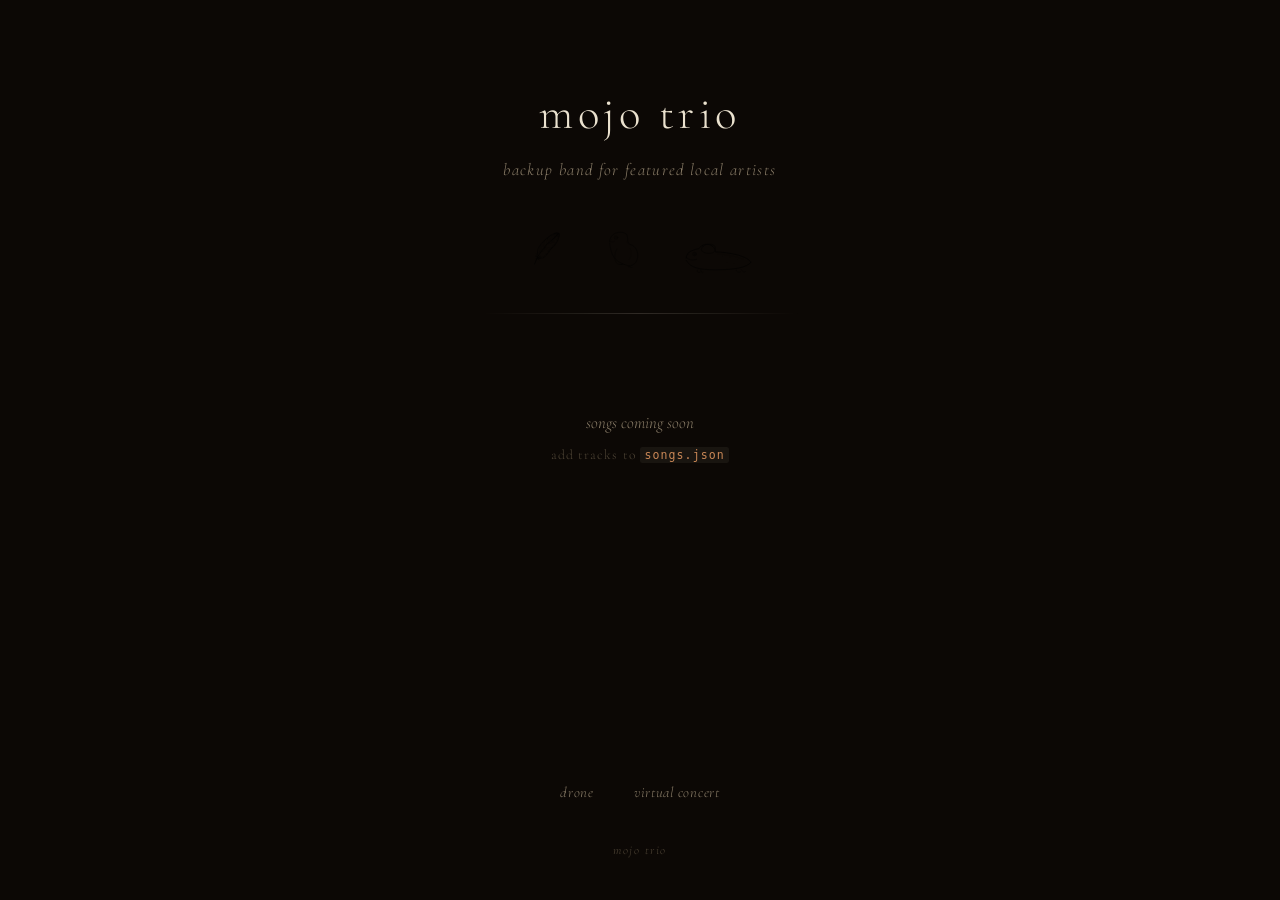
==== commit 426d1716: "Add ambient smoke wisps rising from below Two layered fixed-position smoke layers — background sits " ====
--- a/index.html
+++ b/index.html
@@ -11,6 +11,18 @@
   <link rel="stylesheet" href="index.css">
 </head>
 <body>
+  <div class="smoke smoke-bg" aria-hidden="true">
+    <span class="wisp w1"></span>
+    <span class="wisp w2"></span>
+    <span class="wisp w3"></span>
+    <span class="wisp w4"></span>
+    <span class="wisp w5"></span>
+  </div>
+  <div class="smoke smoke-fg" aria-hidden="true">
+    <span class="wisp w1"></span>
+    <span class="wisp w2"></span>
+    <span class="wisp w3"></span>
+  </div>
   <header>
     <h1>mojo trio</h1>
     <p class="subtitle">backup band for featured local artists</p>
--- a/index.css
+++ b/index.css
@@ -42,6 +42,73 @@
   padding: 0.12em 0.4em;
   border-radius: 0.2em;
   color: var(--ember);
+}
+
+/* ── ambient smoke (rising wisps, layered for depth) ──
+   Two layers: background sits behind content, foreground passes in front.
+   Sizes, blur, opacity, and drift speed differ to sell the 3D depth. */
+.smoke {
+  position: fixed;
+  inset: 0;
+  pointer-events: none;
+  overflow: hidden;
+}
+
+.smoke-bg { z-index: -1; }
+.smoke-fg { z-index: 5; }
+
+.wisp {
+  position: absolute;
+  bottom: -14vh;
+  border-radius: 50%;
+  background: radial-gradient(
+    ellipse at center,
+    rgba(235, 226, 207, 0.075) 0%,
+    rgba(235, 226, 207, 0.03) 35%,
+    rgba(235, 226, 207, 0) 72%
+  );
+  opacity: 0;
+  will-change: transform, opacity;
+  animation: rise 30s linear infinite;
+}
+
+.smoke-bg .wisp {
+  width: 8rem;
+  height: 8rem;
+  filter: blur(10px);
+}
+
+.smoke-fg .wisp {
+  width: 13rem;
+  height: 13rem;
+  filter: blur(6px);
+}
+
+@keyframes rise {
+  0%   { transform: translate(0, 0) scale(0.6); opacity: 0; }
+  18%  { opacity: 1; }
+  85%  { opacity: 0.6; }
+  100% { transform: translate(var(--drift, 2rem), -120vh) scale(1.5); opacity: 0; }
+}
+
+/* per-wisp variants: position, duration, delay, drift */
+.smoke-bg .w1 { left:  8%;  animation-duration: 34s; animation-delay:  -4s; --drift:  2rem;   }
+.smoke-bg .w2 { left: 28%;  animation-duration: 30s; animation-delay: -12s; --drift: -1.5rem; }
+.smoke-bg .w3 { left: 52%;  animation-duration: 38s; animation-delay: -22s; --drift:  2.5rem; }
+.smoke-bg .w4 { left: 74%;  animation-duration: 32s; animation-delay:  -8s; --drift: -2rem;   }
+.smoke-bg .w5 { left: 90%;  animation-duration: 36s; animation-delay: -26s; --drift:  1.3rem; }
+
+.smoke-fg .w1 { left: 18%;  animation-duration: 26s; animation-delay: -10s; --drift:  3rem;   }
+.smoke-fg .w2 { left: 58%;  animation-duration: 22s; animation-delay: -18s; --drift: -2.5rem; }
+.smoke-fg .w3 { left: 82%;  animation-duration: 28s; animation-delay:  -2s; --drift:  2rem;   }
+
+@media (max-width: 640px) {
+  .smoke-bg .wisp { width: 6rem;  height: 6rem;  }
+  .smoke-fg .wisp { width: 9rem;  height: 9rem;  }
+}
+
+@media (prefers-reduced-motion: reduce) {
+  .wisp { animation: none; opacity: 0; }
 }
 
 /* ── header ── */
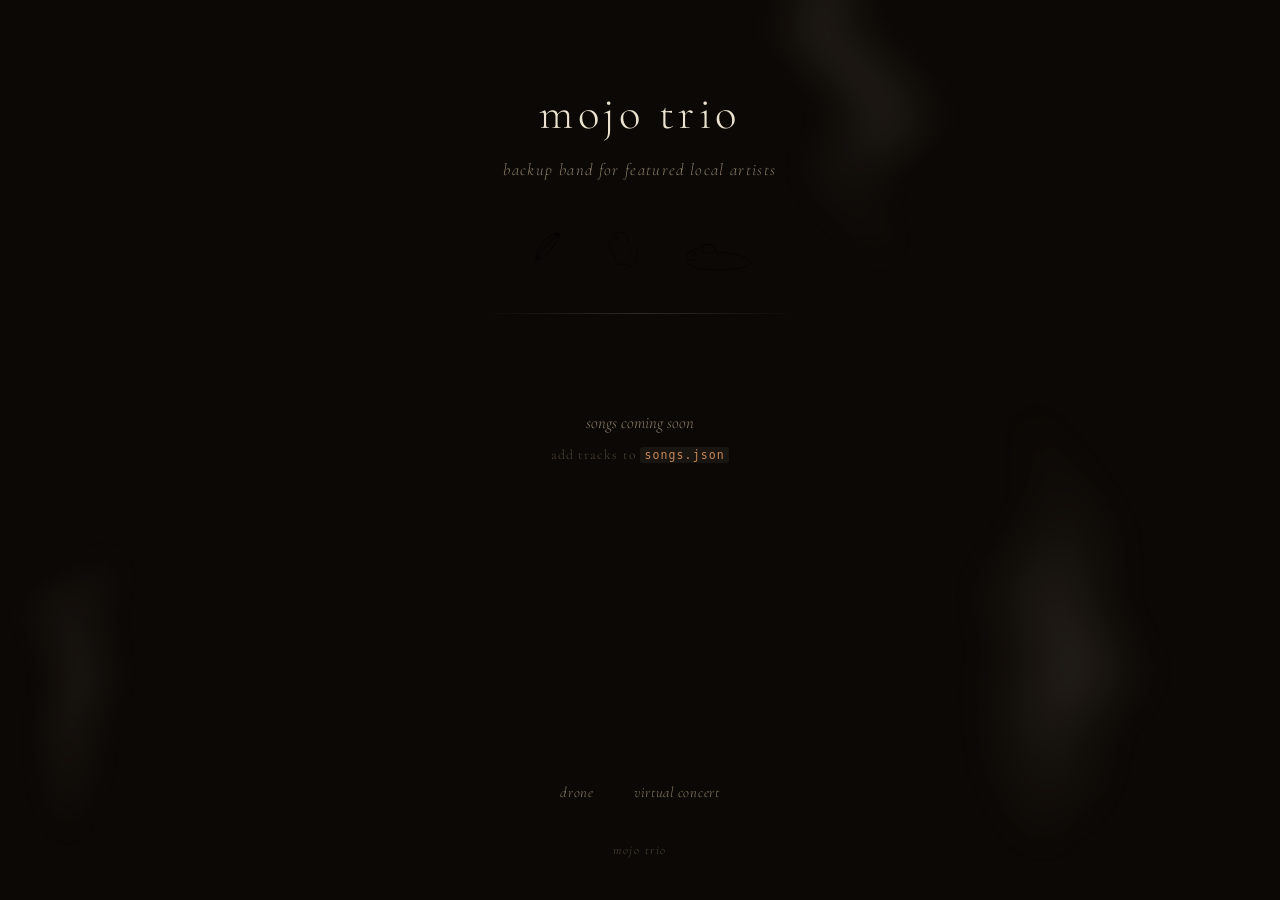
==== commit c7eea8dc: "Smoke v3: SVG-native plumes, iOS-Safari friendly Previous version (CSS divs with filter: url() refer" ====
--- a/index.html
+++ b/index.html
@@ -11,19 +11,51 @@
   <link rel="stylesheet" href="index.css">
 </head>
 <body>
-  <div class="smoke smoke-bg" aria-hidden="true">
-    <span class="wisp w1"></span>
-    <span class="wisp w2"></span>
-    <span class="wisp w3"></span>
-    <span class="wisp w4"></span>
-    <span class="wisp w5"></span>
-  </div>
-  <div class="smoke smoke-fg" aria-hidden="true">
-    <span class="wisp w1"></span>
-    <span class="wisp w2"></span>
-    <span class="wisp w3"></span>
-  </div>
-  <header>
+  <svg class="smoke smoke-bg" aria-hidden="true" xmlns="http://www.w3.org/2000/svg" preserveAspectRatio="xMidYMax slice" viewBox="0 0 100 140">
+    <defs>
+      <filter id="bg-warp" x="-20%" y="-20%" width="140%" height="140%">
+        <feTurbulence type="fractalNoise" baseFrequency="0.035 0.08" numOctaves="2" seed="3" stitchTiles="stitch" result="noise">
+          <animate attributeName="seed" values="3;203" dur="90s" repeatCount="indefinite"/>
+        </feTurbulence>
+        <feDisplacementMap in="SourceGraphic" in2="noise" scale="14" result="displaced"/>
+        <feGaussianBlur in="displaced" stdDeviation="1.2"/>
+      </filter>
+      <radialGradient id="bg-puff" cx="50%" cy="55%" r="50%">
+      <stop offset="0%" stop-color="rgba(235,226,207,0.12)"/>
+      <stop offset="50%" stop-color="rgba(235,226,207,0.05)"/>
+      <stop offset="100%" stop-color="rgba(235,226,207,0)"/>
+      </radialGradient>
+    </defs>
+    <g filter="url(#bg-warp)">
+      <ellipse cx="8" cy="158" rx="4" ry="14" fill="url(#bg-puff)" opacity="0"><animate attributeName="cy" values="158;-102" dur="34s" begin="-2s" repeatCount="indefinite"/><animate attributeName="cx" values="8;11" dur="34s" begin="-2s" repeatCount="indefinite"/><animate attributeName="opacity" values="0;0.85;0.45;0" keyTimes="0;0.18;0.8;1" dur="34s" begin="-2s" repeatCount="indefinite"/></ellipse>
+      <ellipse cx="26" cy="158" rx="5" ry="16" fill="url(#bg-puff)" opacity="0"><animate attributeName="cy" values="158;-102" dur="30s" begin="-12s" repeatCount="indefinite"/><animate attributeName="cx" values="26;24" dur="30s" begin="-12s" repeatCount="indefinite"/><animate attributeName="opacity" values="0;0.85;0.45;0" keyTimes="0;0.18;0.8;1" dur="30s" begin="-12s" repeatCount="indefinite"/></ellipse>
+      <ellipse cx="48" cy="158" rx="4" ry="13" fill="url(#bg-puff)" opacity="0"><animate attributeName="cy" values="158;-102" dur="38s" begin="-22s" repeatCount="indefinite"/><animate attributeName="cx" values="48;52" dur="38s" begin="-22s" repeatCount="indefinite"/><animate attributeName="opacity" values="0;0.85;0.45;0" keyTimes="0;0.18;0.8;1" dur="38s" begin="-22s" repeatCount="indefinite"/></ellipse>
+      <ellipse cx="68" cy="158" rx="5" ry="15" fill="url(#bg-puff)" opacity="0"><animate attributeName="cy" values="158;-102" dur="32s" begin="-8s" repeatCount="indefinite"/><animate attributeName="cx" values="68;65" dur="32s" begin="-8s" repeatCount="indefinite"/><animate attributeName="opacity" values="0;0.85;0.45;0" keyTimes="0;0.18;0.8;1" dur="32s" begin="-8s" repeatCount="indefinite"/></ellipse>
+      <ellipse cx="90" cy="158" rx="4" ry="14" fill="url(#bg-puff)" opacity="0"><animate attributeName="cy" values="158;-102" dur="36s" begin="-26s" repeatCount="indefinite"/><animate attributeName="cx" values="90;92" dur="36s" begin="-26s" repeatCount="indefinite"/><animate attributeName="opacity" values="0;0.85;0.45;0" keyTimes="0;0.18;0.8;1" dur="36s" begin="-26s" repeatCount="indefinite"/></ellipse>
+    </g>
+  </svg>
+  <svg class="smoke smoke-fg" aria-hidden="true" xmlns="http://www.w3.org/2000/svg" preserveAspectRatio="xMidYMax slice" viewBox="0 0 100 140">
+    <defs>
+      <filter id="fg-warp" x="-20%" y="-20%" width="140%" height="140%">
+        <feTurbulence type="fractalNoise" baseFrequency="0.025 0.06" numOctaves="2" seed="7" stitchTiles="stitch" result="noise">
+          <animate attributeName="seed" values="7;207" dur="70s" repeatCount="indefinite"/>
+        </feTurbulence>
+        <feDisplacementMap in="SourceGraphic" in2="noise" scale="20" result="displaced"/>
+        <feGaussianBlur in="displaced" stdDeviation="1.5"/>
+      </filter>
+      <radialGradient id="fg-puff" cx="50%" cy="55%" r="50%">
+      <stop offset="0%" stop-color="rgba(235,226,207,0.15)"/>
+      <stop offset="50%" stop-color="rgba(235,226,207,0.06)"/>
+      <stop offset="100%" stop-color="rgba(235,226,207,0)"/>
+      </radialGradient>
+    </defs>
+    <g filter="url(#fg-warp)">
+      <ellipse cx="18" cy="160" rx="7" ry="20" fill="url(#fg-puff)" opacity="0"><animate attributeName="cy" values="160;-100" dur="26s" begin="-10s" repeatCount="indefinite"/><animate attributeName="cx" values="18;22" dur="26s" begin="-10s" repeatCount="indefinite"/><animate attributeName="opacity" values="0;0.85;0.45;0" keyTimes="0;0.18;0.8;1" dur="26s" begin="-10s" repeatCount="indefinite"/></ellipse>
+      <ellipse cx="54" cy="160" rx="8" ry="22" fill="url(#fg-puff)" opacity="0"><animate attributeName="cy" values="160;-100" dur="22s" begin="-18s" repeatCount="indefinite"/><animate attributeName="cx" values="54;50" dur="22s" begin="-18s" repeatCount="indefinite"/><animate attributeName="opacity" values="0;0.85;0.45;0" keyTimes="0;0.18;0.8;1" dur="22s" begin="-18s" repeatCount="indefinite"/></ellipse>
+      <ellipse cx="82" cy="160" rx="6" ry="18" fill="url(#fg-puff)" opacity="0"><animate attributeName="cy" values="160;-100" dur="28s" begin="-2s" repeatCount="indefinite"/><animate attributeName="cx" values="82;85" dur="28s" begin="-2s" repeatCount="indefinite"/><animate attributeName="opacity" values="0;0.85;0.45;0" keyTimes="0;0.18;0.8;1" dur="28s" begin="-2s" repeatCount="indefinite"/></ellipse>
+    </g>
+  </svg>
+<header>
     <h1>mojo trio</h1>
     <p class="subtitle">backup band for featured local artists</p>
     <div class="marks" aria-hidden="true">
--- a/index.css
+++ b/index.css
@@ -44,71 +44,24 @@
   color: var(--ember);
 }
 
-/* ── ambient smoke (rising wisps, layered for depth) ──
-   Two layers: background sits behind content, foreground passes in front.
-   Sizes, blur, opacity, and drift speed differ to sell the 3D depth. */
+/* ── ambient smoke (SVG-native, iOS-friendly) ──
+   Filter + shapes + animation all live inside the same inline SVG so
+   the filter resolves reliably (iOS Safari is finicky about CSS
+   filter: url() referencing a filter in a separate SVG document).
+   The smoke is two SVG layers stacked — background behind content,
+   foreground passing in front. */
 .smoke {
   position: fixed;
   inset: 0;
+  width: 100%;
+  height: 100%;
   pointer-events: none;
-  overflow: hidden;
-}
-
+}
 .smoke-bg { z-index: -1; }
 .smoke-fg { z-index: 5; }
 
-.wisp {
-  position: absolute;
-  bottom: -14vh;
-  border-radius: 50%;
-  background: radial-gradient(
-    ellipse at center,
-    rgba(235, 226, 207, 0.075) 0%,
-    rgba(235, 226, 207, 0.03) 35%,
-    rgba(235, 226, 207, 0) 72%
-  );
-  opacity: 0;
-  will-change: transform, opacity;
-  animation: rise 30s linear infinite;
-}
-
-.smoke-bg .wisp {
-  width: 8rem;
-  height: 8rem;
-  filter: blur(10px);
-}
-
-.smoke-fg .wisp {
-  width: 13rem;
-  height: 13rem;
-  filter: blur(6px);
-}
-
-@keyframes rise {
-  0%   { transform: translate(0, 0) scale(0.6); opacity: 0; }
-  18%  { opacity: 1; }
-  85%  { opacity: 0.6; }
-  100% { transform: translate(var(--drift, 2rem), -120vh) scale(1.5); opacity: 0; }
-}
-
-/* per-wisp variants: position, duration, delay, drift */
-.smoke-bg .w1 { left:  8%;  animation-duration: 34s; animation-delay:  -4s; --drift:  2rem;   }
-.smoke-bg .w2 { left: 28%;  animation-duration: 30s; animation-delay: -12s; --drift: -1.5rem; }
-.smoke-bg .w3 { left: 52%;  animation-duration: 38s; animation-delay: -22s; --drift:  2.5rem; }
-.smoke-bg .w4 { left: 74%;  animation-duration: 32s; animation-delay:  -8s; --drift: -2rem;   }
-.smoke-bg .w5 { left: 90%;  animation-duration: 36s; animation-delay: -26s; --drift:  1.3rem; }
-
-.smoke-fg .w1 { left: 18%;  animation-duration: 26s; animation-delay: -10s; --drift:  3rem;   }
-.smoke-fg .w2 { left: 58%;  animation-duration: 22s; animation-delay: -18s; --drift: -2.5rem; }
-.smoke-fg .w3 { left: 82%;  animation-duration: 28s; animation-delay:  -2s; --drift:  2rem;   }
-
-@media (max-width: 640px) {
-  .smoke-bg .wisp { width: 6rem;  height: 6rem;  }
-  .smoke-fg .wisp { width: 9rem;  height: 9rem;  }
-}
-
 @media (prefers-reduced-motion: reduce) {
-  .wisp { animation: none; opacity: 0; }
+  .smoke { display: none; }
 }
 
 /* ── header ── */
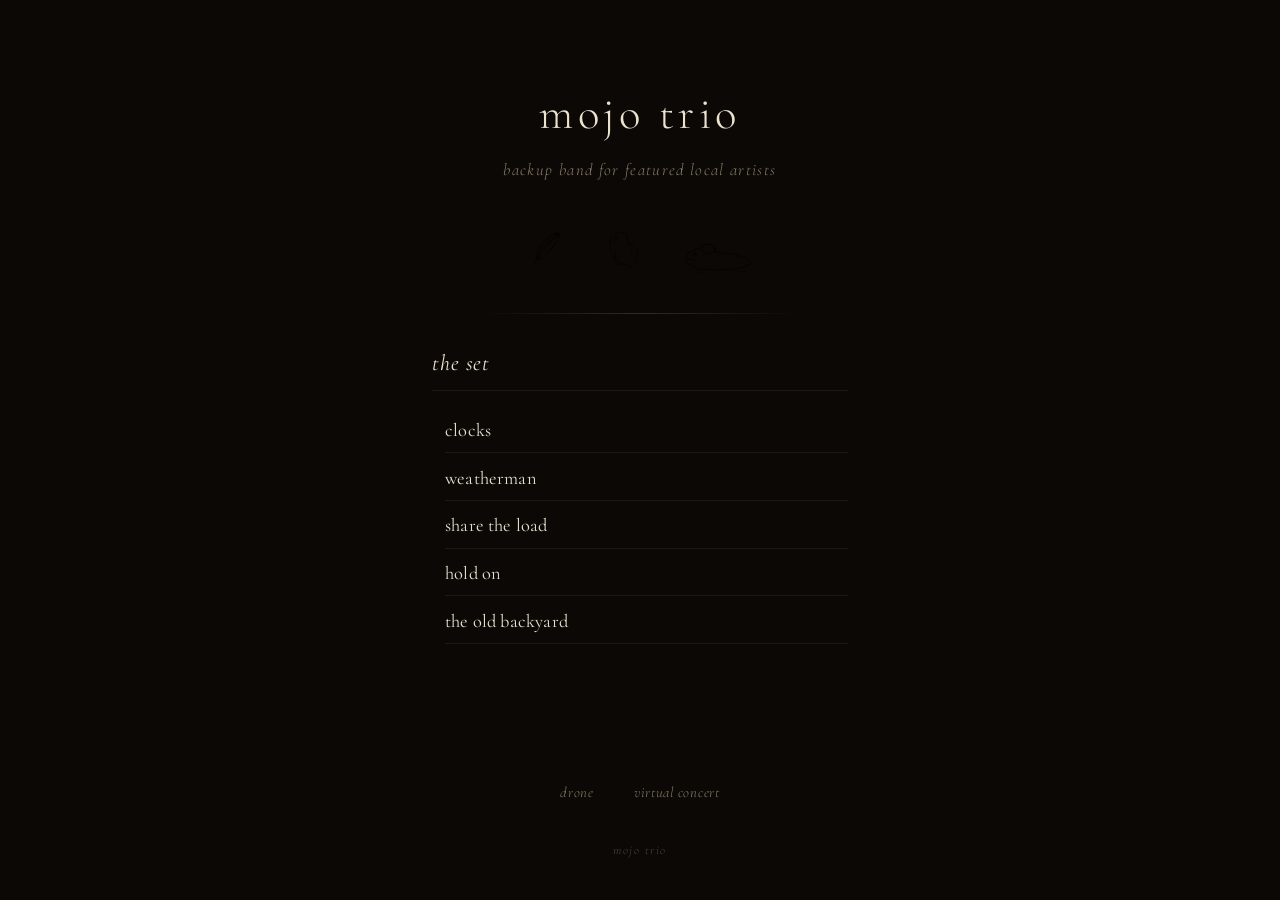
==== commit 42be55ca: "Switch to local audio recordings; remove smoke effect - Remove the SVG smoke effect entirely (too CP" ====
--- a/index.html
+++ b/index.html
@@ -11,50 +11,6 @@
   <link rel="stylesheet" href="index.css">
 </head>
 <body>
-  <svg class="smoke smoke-bg" aria-hidden="true" xmlns="http://www.w3.org/2000/svg" preserveAspectRatio="xMidYMax slice" viewBox="0 0 100 140">
-    <defs>
-      <filter id="bg-warp" x="-20%" y="-20%" width="140%" height="140%">
-        <feTurbulence type="fractalNoise" baseFrequency="0.035 0.08" numOctaves="2" seed="3" stitchTiles="stitch" result="noise">
-          <animate attributeName="seed" values="3;203" dur="90s" repeatCount="indefinite"/>
-        </feTurbulence>
-        <feDisplacementMap in="SourceGraphic" in2="noise" scale="14" result="displaced"/>
-        <feGaussianBlur in="displaced" stdDeviation="1.2"/>
-      </filter>
-      <radialGradient id="bg-puff" cx="50%" cy="55%" r="50%">
-      <stop offset="0%" stop-color="rgba(235,226,207,0.12)"/>
-      <stop offset="50%" stop-color="rgba(235,226,207,0.05)"/>
-      <stop offset="100%" stop-color="rgba(235,226,207,0)"/>
-      </radialGradient>
-    </defs>
-    <g filter="url(#bg-warp)">
-      <ellipse cx="8" cy="158" rx="4" ry="14" fill="url(#bg-puff)" opacity="0"><animate attributeName="cy" values="158;-102" dur="34s" begin="-2s" repeatCount="indefinite"/><animate attributeName="cx" values="8;11" dur="34s" begin="-2s" repeatCount="indefinite"/><animate attributeName="opacity" values="0;0.85;0.45;0" keyTimes="0;0.18;0.8;1" dur="34s" begin="-2s" repeatCount="indefinite"/></ellipse>
-      <ellipse cx="26" cy="158" rx="5" ry="16" fill="url(#bg-puff)" opacity="0"><animate attributeName="cy" values="158;-102" dur="30s" begin="-12s" repeatCount="indefinite"/><animate attributeName="cx" values="26;24" dur="30s" begin="-12s" repeatCount="indefinite"/><animate attributeName="opacity" values="0;0.85;0.45;0" keyTimes="0;0.18;0.8;1" dur="30s" begin="-12s" repeatCount="indefinite"/></ellipse>
-      <ellipse cx="48" cy="158" rx="4" ry="13" fill="url(#bg-puff)" opacity="0"><animate attributeName="cy" values="158;-102" dur="38s" begin="-22s" repeatCount="indefinite"/><animate attributeName="cx" values="48;52" dur="38s" begin="-22s" repeatCount="indefinite"/><animate attributeName="opacity" values="0;0.85;0.45;0" keyTimes="0;0.18;0.8;1" dur="38s" begin="-22s" repeatCount="indefinite"/></ellipse>
-      <ellipse cx="68" cy="158" rx="5" ry="15" fill="url(#bg-puff)" opacity="0"><animate attributeName="cy" values="158;-102" dur="32s" begin="-8s" repeatCount="indefinite"/><animate attributeName="cx" values="68;65" dur="32s" begin="-8s" repeatCount="indefinite"/><animate attributeName="opacity" values="0;0.85;0.45;0" keyTimes="0;0.18;0.8;1" dur="32s" begin="-8s" repeatCount="indefinite"/></ellipse>
-      <ellipse cx="90" cy="158" rx="4" ry="14" fill="url(#bg-puff)" opacity="0"><animate attributeName="cy" values="158;-102" dur="36s" begin="-26s" repeatCount="indefinite"/><animate attributeName="cx" values="90;92" dur="36s" begin="-26s" repeatCount="indefinite"/><animate attributeName="opacity" values="0;0.85;0.45;0" keyTimes="0;0.18;0.8;1" dur="36s" begin="-26s" repeatCount="indefinite"/></ellipse>
-    </g>
-  </svg>
-  <svg class="smoke smoke-fg" aria-hidden="true" xmlns="http://www.w3.org/2000/svg" preserveAspectRatio="xMidYMax slice" viewBox="0 0 100 140">
-    <defs>
-      <filter id="fg-warp" x="-20%" y="-20%" width="140%" height="140%">
-        <feTurbulence type="fractalNoise" baseFrequency="0.025 0.06" numOctaves="2" seed="7" stitchTiles="stitch" result="noise">
-          <animate attributeName="seed" values="7;207" dur="70s" repeatCount="indefinite"/>
-        </feTurbulence>
-        <feDisplacementMap in="SourceGraphic" in2="noise" scale="20" result="displaced"/>
-        <feGaussianBlur in="displaced" stdDeviation="1.5"/>
-      </filter>
-      <radialGradient id="fg-puff" cx="50%" cy="55%" r="50%">
-      <stop offset="0%" stop-color="rgba(235,226,207,0.15)"/>
-      <stop offset="50%" stop-color="rgba(235,226,207,0.06)"/>
-      <stop offset="100%" stop-color="rgba(235,226,207,0)"/>
-      </radialGradient>
-    </defs>
-    <g filter="url(#fg-warp)">
-      <ellipse cx="18" cy="160" rx="7" ry="20" fill="url(#fg-puff)" opacity="0"><animate attributeName="cy" values="160;-100" dur="26s" begin="-10s" repeatCount="indefinite"/><animate attributeName="cx" values="18;22" dur="26s" begin="-10s" repeatCount="indefinite"/><animate attributeName="opacity" values="0;0.85;0.45;0" keyTimes="0;0.18;0.8;1" dur="26s" begin="-10s" repeatCount="indefinite"/></ellipse>
-      <ellipse cx="54" cy="160" rx="8" ry="22" fill="url(#fg-puff)" opacity="0"><animate attributeName="cy" values="160;-100" dur="22s" begin="-18s" repeatCount="indefinite"/><animate attributeName="cx" values="54;50" dur="22s" begin="-18s" repeatCount="indefinite"/><animate attributeName="opacity" values="0;0.85;0.45;0" keyTimes="0;0.18;0.8;1" dur="22s" begin="-18s" repeatCount="indefinite"/></ellipse>
-      <ellipse cx="82" cy="160" rx="6" ry="18" fill="url(#fg-puff)" opacity="0"><animate attributeName="cy" values="160;-100" dur="28s" begin="-2s" repeatCount="indefinite"/><animate attributeName="cx" values="82;85" dur="28s" begin="-2s" repeatCount="indefinite"/><animate attributeName="opacity" values="0;0.85;0.45;0" keyTimes="0;0.18;0.8;1" dur="28s" begin="-2s" repeatCount="indefinite"/></ellipse>
-    </g>
-  </svg>
 <header>
     <h1>mojo trio</h1>
     <p class="subtitle">backup band for featured local artists</p>
--- a/index.css
+++ b/index.css
@@ -42,26 +42,6 @@
   padding: 0.12em 0.4em;
   border-radius: 0.2em;
   color: var(--ember);
-}
-
-/* ── ambient smoke (SVG-native, iOS-friendly) ──
-   Filter + shapes + animation all live inside the same inline SVG so
-   the filter resolves reliably (iOS Safari is finicky about CSS
-   filter: url() referencing a filter in a separate SVG document).
-   The smoke is two SVG layers stacked — background behind content,
-   foreground passing in front. */
-.smoke {
-  position: fixed;
-  inset: 0;
-  width: 100%;
-  height: 100%;
-  pointer-events: none;
-}
-.smoke-bg { z-index: -1; }
-.smoke-fg { z-index: 5; }
-
-@media (prefers-reduced-motion: reduce) {
-  .smoke { display: none; }
 }
 
 /* ── header ── */
